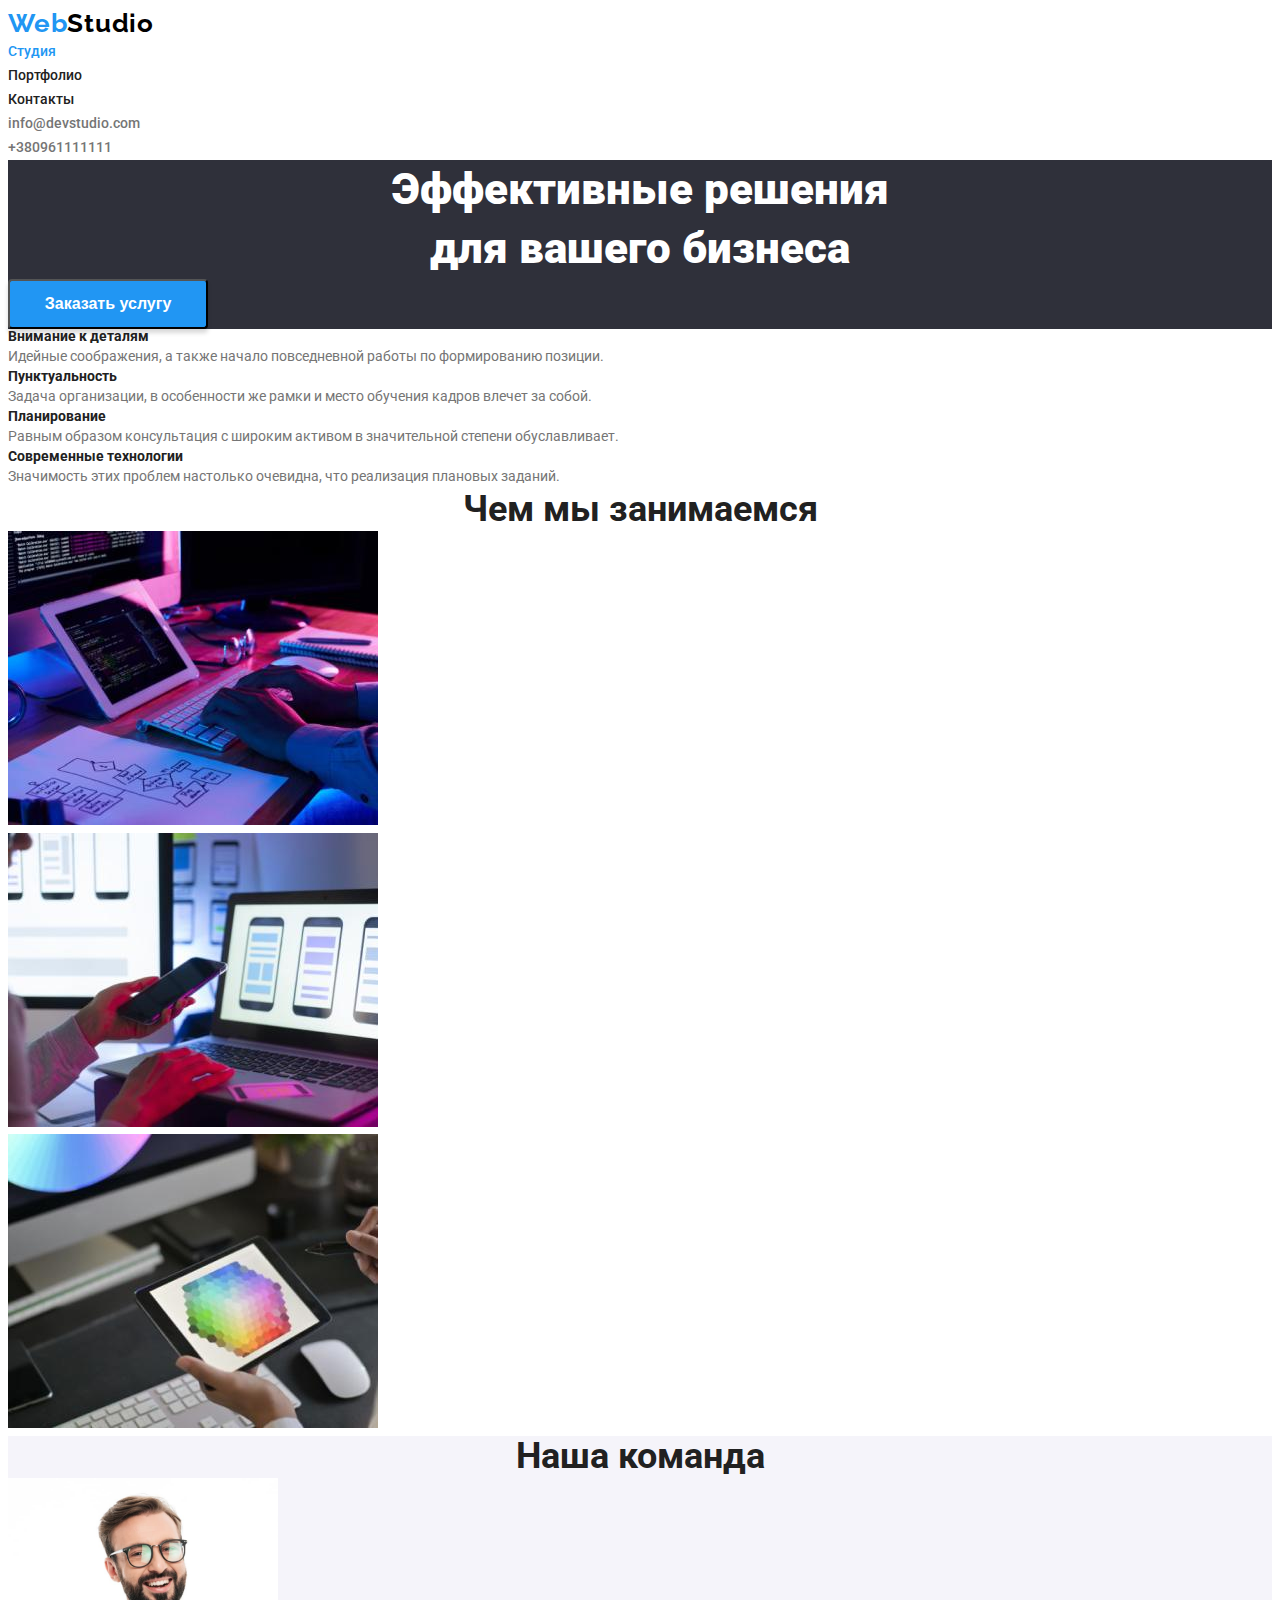
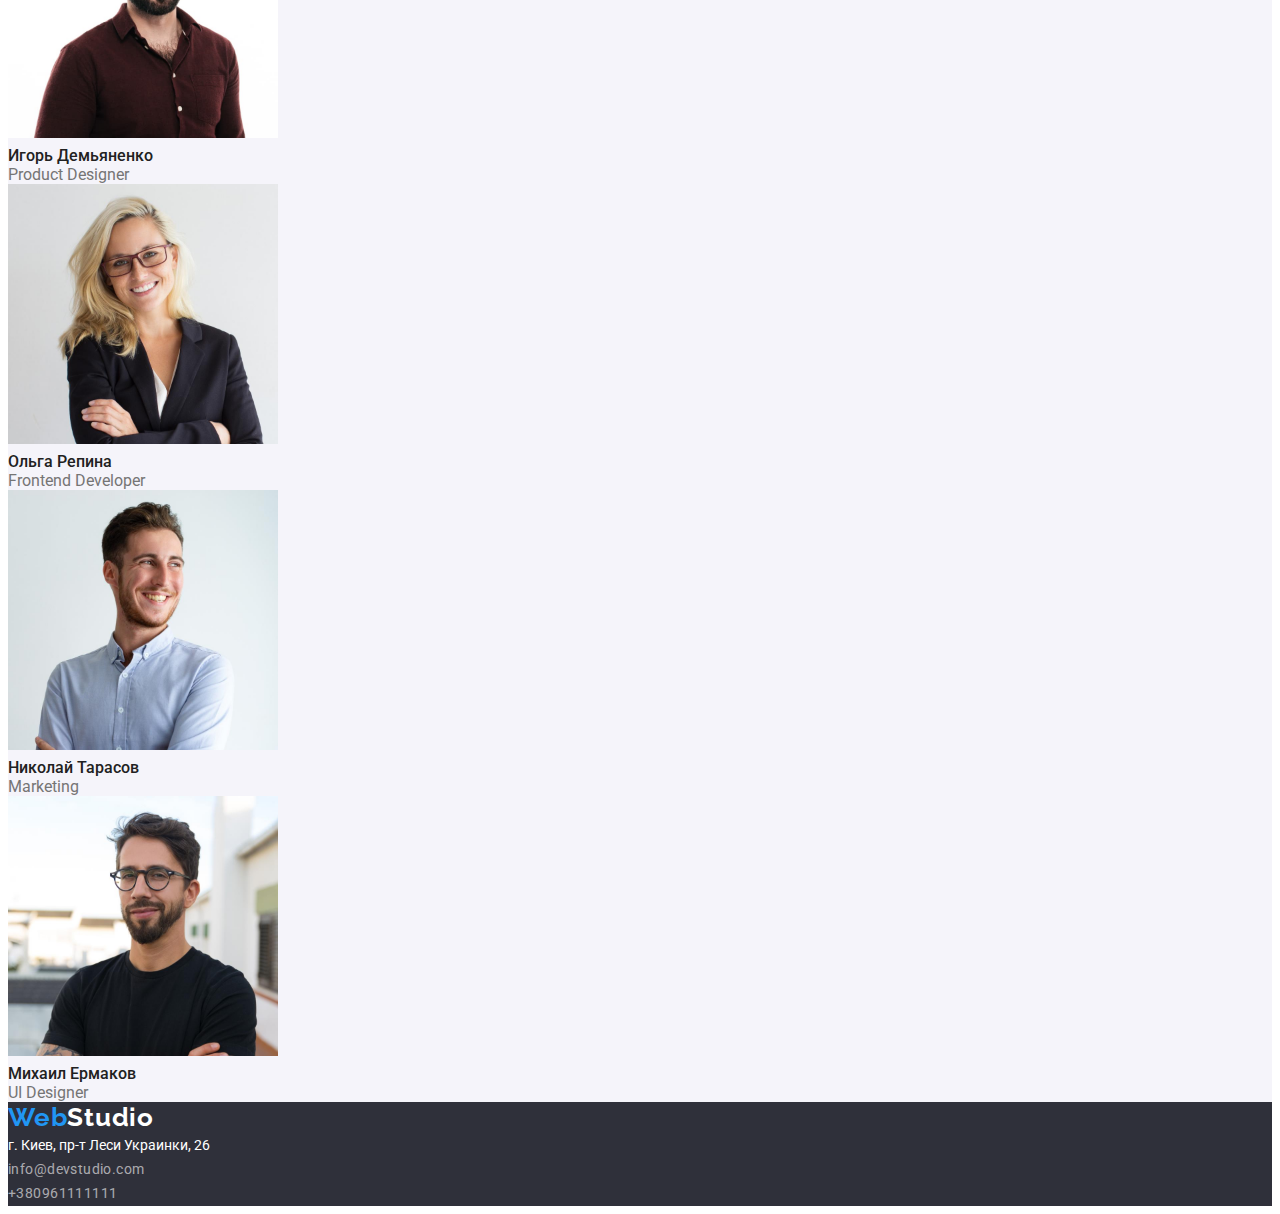
==== index.html @ 1b4fa095 "Переносит домашнее задание из прошлого репозитория" ====
<!DOCTYPE html>
<html lang="ru">

<head>
    <meta charset="UTF-8">
    <meta http-equiv="X-UA-Compatible" content="IE=edge">
    <meta name="viewport" content="width=device-width, initial-scale=1.0">
    <title>Document</title>

    <link rel="stylesheet" href="https://cdnjs.cloudflare.com/ajax/libs/modern-normalize/1.1.0/modern-normalize.min.css"
    integrity="sha512-wpPYUAdjBVSE4KJnH1VR1HeZfpl1ub8YT/NKx4PuQ5NmX2tKuGu6U/JRp5y+Y8XG2tV+wKQpNHVUX03MfMFn9Q=="
    crossorigin="anonymous" referrerpolicy="no-referrer" />
    
    <link rel="preconnect" href="https://fonts.googleapis.com">
    <link rel="preconnect" href="https://fonts.gstatic.com" crossorigin>
    <link href="https://fonts.googleapis.com/css2?family=Raleway:wght@700&family=Roboto:wght@400;500;700;900&display=swap"
        rel="stylesheet">
    <link rel="stylesheet" href="./css/styles.css">
    
</head>

<body>

    <!-- HEADER -->

    <header class="header">
        <nav class="header-navigation">
            <a href="/" class="logo link">Web<span class="logo-tittle">Studio</span></a>

            <ul class="site-nav list">
                <li class="site-nav-item"><a class="site-nav-link current link" href="./index.html">Студия</a></li>
                <li class="site-nav-item"><a class="site-nav-link link" href="./portfolio.html">Портфолио</a></li>
                <li class="site-nav-item"><a class="site-nav-link link" href="#contacts">Контакты</a></li>
            </ul>
        </nav>
        <ul class="auth-nav list">
            <li class="auth-nav-item"><a class="auth-nav-link link" href="mailto:info@devstudio.com">info@devstudio.com</a></li>
            <li class="auth-nav-item"><a class="auth-nav-link link" href="tel:+380961111111">+380961111111</a></li>
        </ul>
    </header>
    
    <!-- HERO SECTION -->

    <main>
        <section class="hero">
            <h1 class="hero-title">Эффективные решения <br>для вашего бизнеса</h1>
            <button class="hero-button" type="button">Заказать услугу</button>
        </section>

    <!-- REASONS SECTION -->   

        <section class="reasons-section">

            <h2 class="visually-hidden">Наши достоинства</h2>
            <ul class="reasons-list list">
                <li class="reasons-item">
                    <h3 class="reasons-title">Внимание к деталям</h3>
                    <p class="reasons-text">Идейные соображения, а также начало повседневной работы по формированию позиции.</p>
                </li>
                <li class="reasons-item">
                    <h3 class="reasons-title">Пунктуальность</h3>
                    <p class="reasons-text">Задача организации, в особенности же рамки и место обучения кадров влечет за собой.</p>
                </li>
                <li class="reasons-item">
                    <h3 class="reasons-title">Планирование</h3>
                    <p class="reasons-text">Равным образом консультация с широким активом в значительной степени обуславливает.</p>
                </li>
                <li class="reasons-item">
                    <h3 class="reasons-title">Современные технологии</h3>
                    <p class="reasons-text">Значимость этих проблем настолько очевидна, что реализация плановых заданий.</p>
                </li>
            </ul>
        </section>

        <!-- SPECIFIC SECTION -->

        <section class="specific-section">
            <h2 class="specific-title">Чем мы занимаемся</h2>
            <ul class="specific-list list">
                <li class="specific-item"><img src="./images/box1.jpg" width="370" alt="человек печатает на клавиатуре"></li>
                <li class="specific-item"><img src="./images/box2.jpg" width="370" alt="смартфон в руках"></li>
                <li class="specific-item"><img src="./images/box3.jpg" width="370" alt="на планшете палитра"></li>
            </ul>
        </section>
        
        <!-- COMAND SECTION -->

        <section class="command-section">

            <h2 class="command-title">Наша команда</h2>
            <ul class="list">
                <li сlass="command-card"><img src="./images/img.jpg" width="270" alt="Молодой человек">
                    <h3 class="command-title-name">Игорь Демьяненко</h3>
                    <p class="command-text" lang="en">Product Designer</p>
                </li>
                <li сlass="command-card"><img src=" ./images/img-4.jpg" width="270" alt="Молодая девушка">
                    <h3 class="command-title-name">Ольга Репина</h3>
                    <p class="command-text" lang="en">Frontend Developer</p>
                </li>
                <li сlass="command-card"><img src="./images/img-2.jpg" width="270" alt="Молодой человек">
                    <h3 class="command-title-name">Николай Тарасов</h3>
                    <p class="command-text" lang="en">Marketing</p>
                </li>
                <li сlass="command-card"><img src="./images/img-3.jpg" width="270" alt="Молодой человек">
                    <h3 class="command-title-name">Михаил Ермаков</h3>
                    <p class="command-text" lang="en">UI Designer</p>
                </li>
            </ul>
        </section>
    </main>

    <!-- CONTACTS SECTION -->
    
    <footer id="contacts" class="footer-section">
            <a href="/" class="logo link">Web<span class="logo-tittle-next">Studio</span></a>
        <address>
            <ul class="list">
                <li><a class="link footer-link" href="https://goo.gl/maps/WA2h3F7Ne5NjgTWU8">г. Киев, пр-т Леси Украинки, 26</a></li>
                <li><a class="link footer-contacts" href="mailto:info@devstudio.com">info@devstudio.com</a></li>
                <li><a class="link footer-contacts" href="tel:+380961111111">+380961111111</a></li>
            </ul>
        </address>
    </footer>
</body>

</html>
---- css/styles.css ----
/*--------SETTINGS SITE--------*/

html {
  scroll-behavior: smooth;
}

:root {
  --main-background-color: #2f303a;
  --main-title-color: #ffffff;
  --second-title-color: #212121;
  --main-text-color: #757575;
  --accent-color: #2196f3;
  --main-section-color: #f5f4fa;
}

body {
  font-family: "Roboto", sans-serif;
  background-color: #ffffff;
  color: #757575;
  font-size: 14px;
  line-height: 1.71;
}

h1,
h2,
h3,
h4,
h5,
h6,
p {
  margin: 0;
}

ul {
  margin: 0;
  padding: 0;
}
.list {
  list-style: none;
}

.link {
  text-decoration: none;
}

.visually-hidden {
  position: absolute;
  white-space: nowrap;
  width: 1px;
  height: 1px;
  overflow: hidden;
  border: 0;
  padding: 0;
  clip: rect(0 0 0 0);
  clip-path: inset(50%);
  margin: -1px;
}

/*-----------HEADER-----------*/

.header-title {
  color: var(--main-title-color);
}

.header-navigation {
}

.logo {
  font-family: "Raleway", sans-serif;
  font-weight: 700;
  font-size: 26px;
  line-height: 1.19;
  color: var(--accent-color);
  letter-spacing: 0.03em;
}

.logo-tittle {
  color: #000000;
}

.site-nav-item {
}

.site-nav-link {
  font-weight: 500;
  font-size: 14px;
  line-height: 1.14;
  color: var(--second-title-color);
}

.current {
  color: var(--accent-color);
}

.site-nav-link:hover,
.site-nav-link:focus {
  color: var(--accent-color);
}

.auth-nav-link {
  font-weight: 500;
  font-size: 14px;
  line-height: 1.14;
  color: var(--main-text-color);
}
.auth-nav-link:hover,
.auth-nav-link:focus {
  color: var(--accent-color);
}

/*-----------------HERO SECTION------------------*/

.hero {
  background-color: var(--main-background-color);
}

.hero-title {
  color: var(--main-title-color);
  font-weight: 900;
  font-size: 44px;
  line-height: 1.36;
  text-align: center;
}

.hero-button {
  color: #ffffff;
  cursor: pointer;
  font-weight: 700;
  font-size: 16px;
  line-height: 1.87;
  width: 200px;
  height: 50px;
  background: #2196f3;
  box-shadow: 0px 4px 4px rgba(0, 0, 0, 0.15);
  border-radius: 4px;
}

.hero-button:hover,
.hero-button:focus {
  color: #ffffff;
  background-color: #188ce8;
}

/*----------------REASONS SECTION-----------------*/

.reasons-section {
}

.reasons-title {
  color: var(--second-title-color);
  font-weight: 700;
  font-size: 14px;
  line-height: 1.14;
}

.reasons-text {
  color: var(--main-text-color);
  font-size: 14px;
  line-height: 1.71;
}

/*--------------SPECIFIC SECTION------------------*/

.specific-section {
}
.specific-title {
  color: var(--second-title-color);
  font-weight: 700;
  font-size: 36px;
  line-height: 1.16;
  text-align: center;
}

/*------------------COMAND SECTION---------------------*/

.command-section {
  background-color: var(--main-section-color);
}

.command-title {
  color: var(--second-title-color);
  font-weight: 700;
  font-size: 36px;
  line-height: 1.16;
  text-align: center;
}

.command-card {
  background-color: var(--main-all-color);
}

.command-title-name {
  color: var(--second-title-color);
  font-weight: 500;
  font-size: 16px;
  line-height: 1.19;
}

.command-text {
  font-size: 16px;
  line-height: 19px;
}

/*---------------------FOOTER SECTION-----------------------*/

.footer-section {
  background-color: var(--main-background-color);
}
.footer-link {
  color: var(--main-title-color);
  font-style: normal;
  font-weight: normal;
  font-size: 14px;
  line-height: 1.71;
}

.footer-contacts {
  font-style: normal;
  font-weight: normal;
  font-size: 14px;
  line-height: 1.71;
  letter-spacing: 0.03em;
  color: rgba(255, 255, 255, 0.6);
}
.logo-tittle-next {
  color: #ffffff;
}
.footer-link:hover,
.footer-contacts:hover,
.footer-link:focus,
.footer-contacts:focus {
  color: var(--accent-color);
}

/*---------------PORTFOLIO PAGE-----------------*/

/*---------------HEADER SECTION COPY-----------------*/

/*---------------WORKS SECTION-----------------*/

.works-section {
}

.button-page {
  cursor: pointer;
  font-family: Roboto;
  font-weight: 500;
  font-size: 16px;
  line-height: 1.62;
  letter-spacing: 0.03em;
  background: #f5f4fa;
  border-radius: 4px;
}

.button-page:focus,
.button-page:hover {
  color: #ffffff;
  background-color: var(--accent-color);
}

.works-card {
}

.works-title {
  color: var(--second-title-color);
  font-weight: 700;
  font-size: 18px;
  line-height: 2;
  letter-spacing: 0.06em;
}

.works-text {
  color: var(--main-text-color);
  font-size: 16px;
  line-height: 1.87;
  letter-spacing: 0.03em;
}

/*---------------CONTACT SECTION COPY-----------------*/
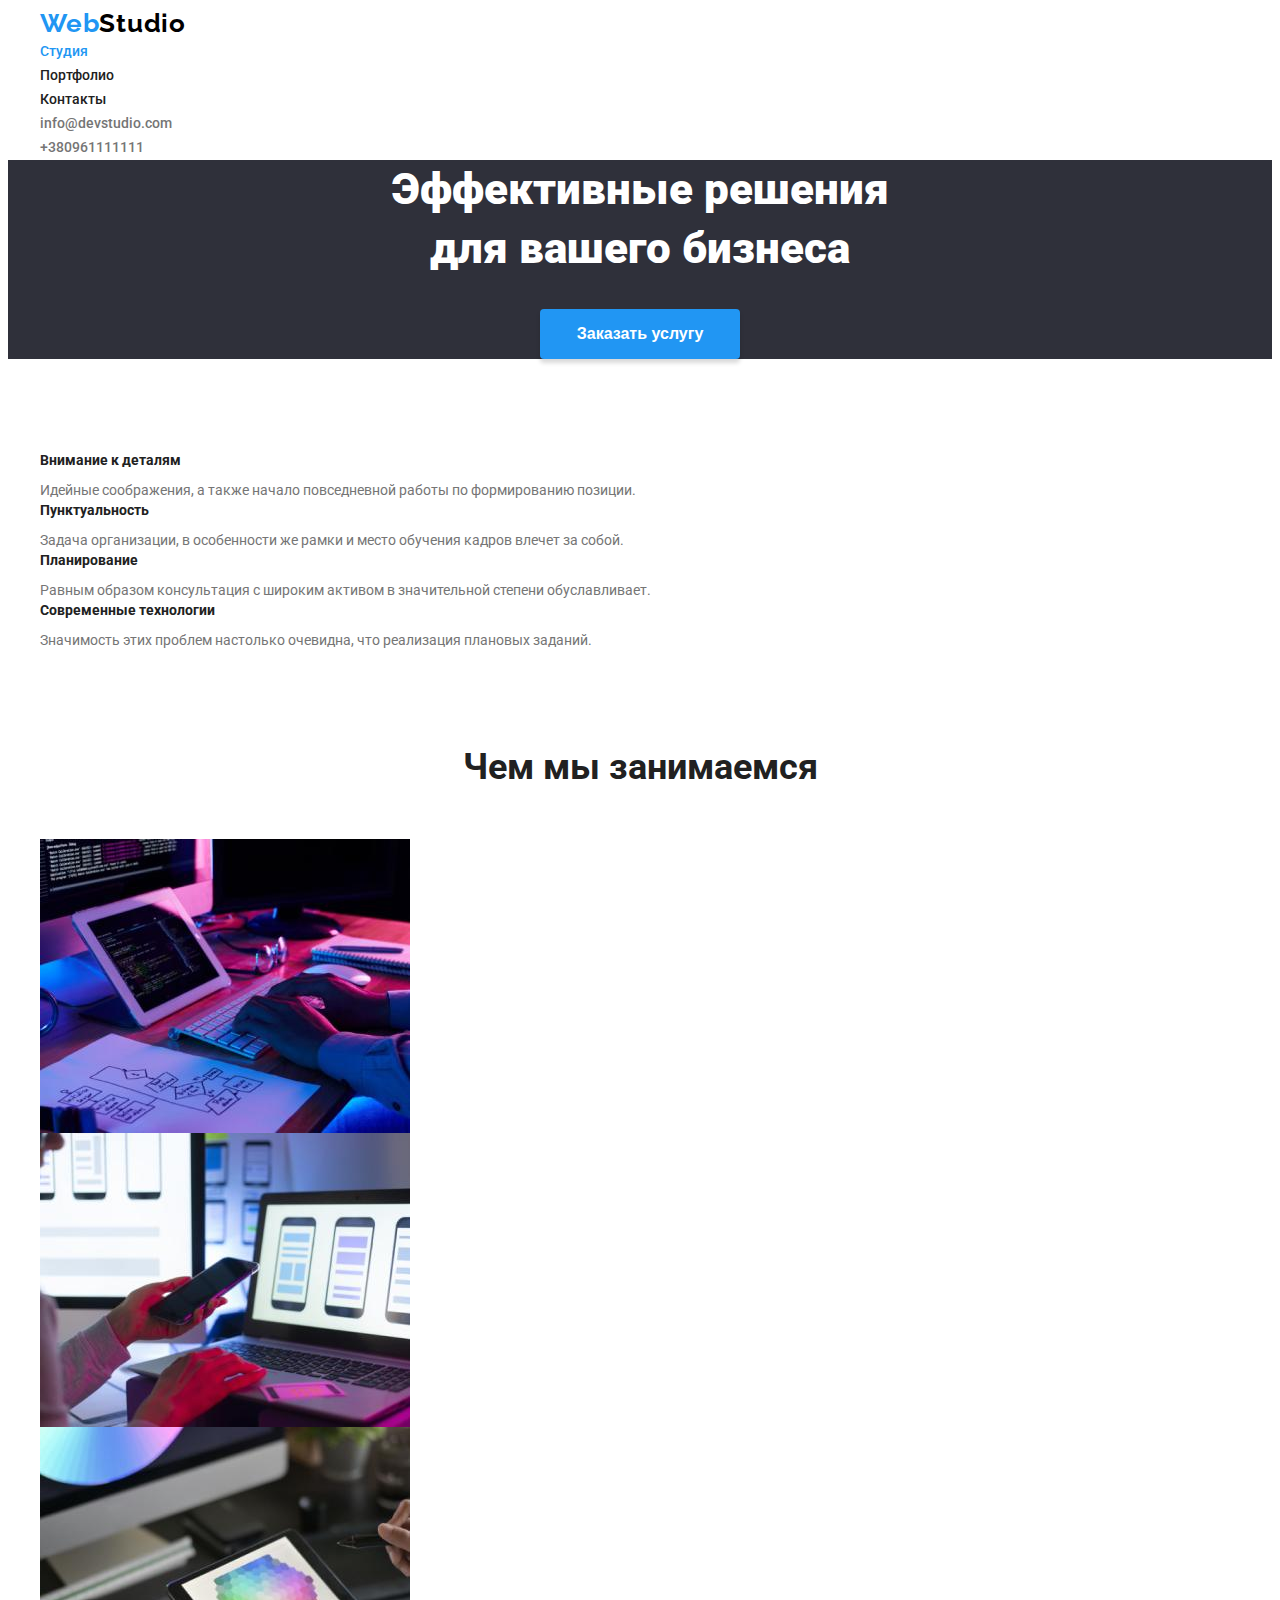
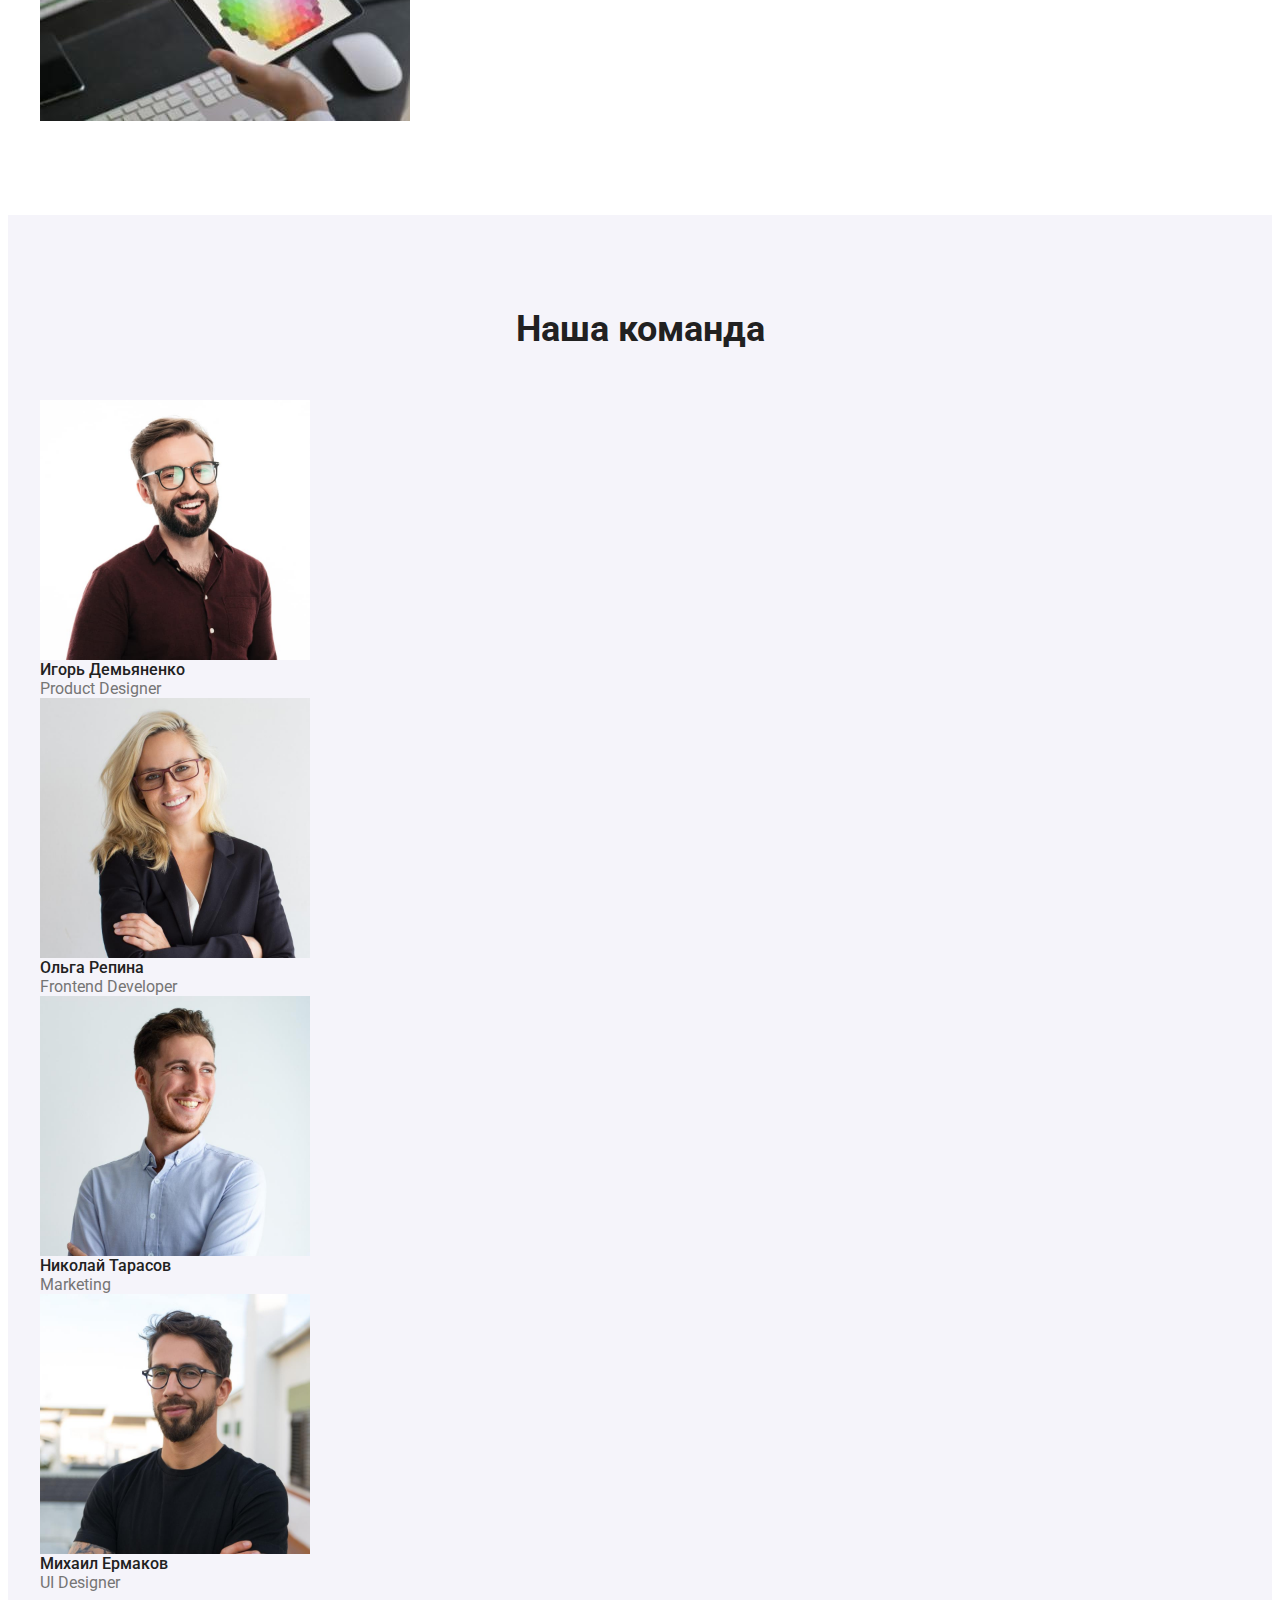
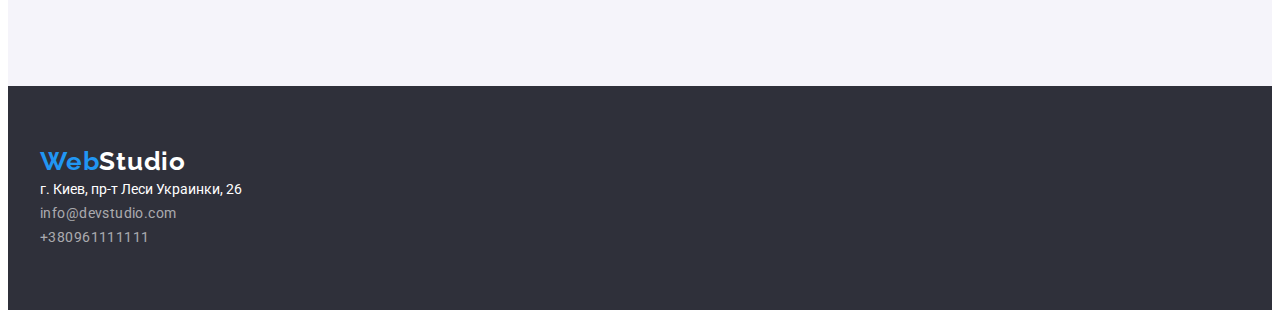
==== commit a2023a3c: "Вёрстка дз" ====
--- a/index.html
+++ b/index.html
@@ -20,107 +20,119 @@
 </head>
 
 <body>
+    <div class="general-container">
 
     <!-- HEADER -->
 
     <header class="header">
-        <nav class="header-navigation">
-            <a href="/" class="logo link">Web<span class="logo-tittle">Studio</span></a>
+        <div class="container header-box">
+                <nav class="header-navigation">
+                    <a href="/" class="logo link">Web<span class="logo-tittle">Studio</span></a>
 
-            <ul class="site-nav list">
-                <li class="site-nav-item"><a class="site-nav-link current link" href="./index.html">Студия</a></li>
-                <li class="site-nav-item"><a class="site-nav-link link" href="./portfolio.html">Портфолио</a></li>
-                <li class="site-nav-item"><a class="site-nav-link link" href="#contacts">Контакты</a></li>
-            </ul>
-        </nav>
-        <ul class="auth-nav list">
-            <li class="auth-nav-item"><a class="auth-nav-link link" href="mailto:info@devstudio.com">info@devstudio.com</a></li>
-            <li class="auth-nav-item"><a class="auth-nav-link link" href="tel:+380961111111">+380961111111</a></li>
-        </ul>
-    </header>
-    
-    <!-- HERO SECTION -->
+                    <ul class="site-nav list">
+                        <li class="site-nav-item"><a class="site-nav-link current link" href="./index.html">Студия</a></li>
+                        <li class="site-nav-item"><a class="site-nav-link link" href="./portfolio.html">Портфолио</a></li>
+                        <li class="site-nav-item"><a class="site-nav-link link" href="#contacts">Контакты</a></li>
+                    </ul>
+                </nav>
+                <ul class="auth-nav list">
+                    <li class="auth-nav-item"><a class="auth-nav-link link" href="mailto:info@devstudio.com">info@devstudio.com</a></li>
+                    <li class="auth-nav-item"><a class="auth-nav-link link" href="tel:+380961111111">+380961111111</a></li>
+                </ul>
+            </div>
+        </header>
+        
+        <!-- HERO SECTION -->
 
-    <main>
-        <section class="hero">
-            <h1 class="hero-title">Эффективные решения <br>для вашего бизнеса</h1>
-            <button class="hero-button" type="button">Заказать услугу</button>
-        </section>
+        <main>
+            <section class="hero">
+                <div class="container">
+                    <h1 class="hero-title">Эффективные решения <br>для вашего бизнеса</h1>
+                    <button class="hero-button" type="button">Заказать услугу</button>
+                </div>
+            </section>
 
-    <!-- REASONS SECTION -->   
+        <!-- REASONS SECTION -->   
 
-        <section class="reasons-section">
+            <section class="reasons-section">
+                <div class="container">
+                    <h2 class="visually-hidden">Наши достоинства</h2>
+                    <ul class="reasons-list list">
+                        <li class="reasons-item">
+                            <h3 class="reasons-title">Внимание к деталям</h3>
+                            <p class="reasons-text">Идейные соображения, а также начало повседневной работы по формированию позиции.</p>
+                        </li>
+                        <li class="reasons-item">
+                            <h3 class="reasons-title">Пунктуальность</h3>
+                            <p class="reasons-text">Задача организации, в особенности же рамки и место обучения кадров влечет за собой.</p>
+                        </li>
+                        <li class="reasons-item">
+                            <h3 class="reasons-title">Планирование</h3>
+                            <p class="reasons-text">Равным образом консультация с широким активом в значительной степени обуславливает.</p>
+                        </li>
+                        <li class="reasons-item">
+                            <h3 class="reasons-title">Современные технологии</h3>
+                            <p class="reasons-text">Значимость этих проблем настолько очевидна, что реализация плановых заданий.</p>
+                        </li>
+                    </ul>
+                </div>
+            </section>
 
-            <h2 class="visually-hidden">Наши достоинства</h2>
-            <ul class="reasons-list list">
-                <li class="reasons-item">
-                    <h3 class="reasons-title">Внимание к деталям</h3>
-                    <p class="reasons-text">Идейные соображения, а также начало повседневной работы по формированию позиции.</p>
-                </li>
-                <li class="reasons-item">
-                    <h3 class="reasons-title">Пунктуальность</h3>
-                    <p class="reasons-text">Задача организации, в особенности же рамки и место обучения кадров влечет за собой.</p>
-                </li>
-                <li class="reasons-item">
-                    <h3 class="reasons-title">Планирование</h3>
-                    <p class="reasons-text">Равным образом консультация с широким активом в значительной степени обуславливает.</p>
-                </li>
-                <li class="reasons-item">
-                    <h3 class="reasons-title">Современные технологии</h3>
-                    <p class="reasons-text">Значимость этих проблем настолько очевидна, что реализация плановых заданий.</p>
-                </li>
-            </ul>
-        </section>
+            <!-- SPECIFIC SECTION -->
 
-        <!-- SPECIFIC SECTION -->
+            <section class="specific-section">
+                <div class="container">
+                    <h2 class="specific-title">Чем мы занимаемся</h2>
+                    <ul class="specific-list list">
+                        <li class="specific-item"><img src="./images/box1.jpg" width="370" alt="человек печатает на клавиатуре"></li>
+                        <li class="specific-item"><img src="./images/box2.jpg" width="370" alt="смартфон в руках"></li>
+                        <li class="specific-item"><img src="./images/box3.jpg" width="370" alt="на планшете палитра"></li>
+                    </ul>
+                </div>
+            </section>
+            
+            <!-- COMAND SECTION -->
 
-        <section class="specific-section">
-            <h2 class="specific-title">Чем мы занимаемся</h2>
-            <ul class="specific-list list">
-                <li class="specific-item"><img src="./images/box1.jpg" width="370" alt="человек печатает на клавиатуре"></li>
-                <li class="specific-item"><img src="./images/box2.jpg" width="370" alt="смартфон в руках"></li>
-                <li class="specific-item"><img src="./images/box3.jpg" width="370" alt="на планшете палитра"></li>
-            </ul>
-        </section>
+            <section class="command-section">
+                <div class="container">
+                    <h2 class="command-title">Наша команда</h2>
+                    <ul class="list">
+                        <li сlass="command-card"><img src="./images/img.jpg" width="270" alt="Молодой человек">
+                            <h3 class="command-title-name">Игорь Демьяненко</h3>
+                            <p class="command-text" lang="en">Product Designer</p>
+                        </li>
+                        <li сlass="command-card"><img src=" ./images/img-4.jpg" width="270" alt="Молодая девушка">
+                            <h3 class="command-title-name">Ольга Репина</h3>
+                            <p class="command-text" lang="en">Frontend Developer</p>
+                        </li>
+                        <li сlass="command-card"><img src="./images/img-2.jpg" width="270" alt="Молодой человек">
+                            <h3 class="command-title-name">Николай Тарасов</h3>
+                            <p class="command-text" lang="en">Marketing</p>
+                        </li>
+                        <li сlass="command-card"><img src="./images/img-3.jpg" width="270" alt="Молодой человек">
+                            <h3 class="command-title-name">Михаил Ермаков</h3>
+                            <p class="command-text" lang="en">UI Designer</p>
+                        </li>
+                    </ul>
+                </div>
+            </section>
+        </main>
+
+        <!-- CONTACTS SECTION -->
         
-        <!-- COMAND SECTION -->
-
-        <section class="command-section">
-
-            <h2 class="command-title">Наша команда</h2>
-            <ul class="list">
-                <li сlass="command-card"><img src="./images/img.jpg" width="270" alt="Молодой человек">
-                    <h3 class="command-title-name">Игорь Демьяненко</h3>
-                    <p class="command-text" lang="en">Product Designer</p>
-                </li>
-                <li сlass="command-card"><img src=" ./images/img-4.jpg" width="270" alt="Молодая девушка">
-                    <h3 class="command-title-name">Ольга Репина</h3>
-                    <p class="command-text" lang="en">Frontend Developer</p>
-                </li>
-                <li сlass="command-card"><img src="./images/img-2.jpg" width="270" alt="Молодой человек">
-                    <h3 class="command-title-name">Николай Тарасов</h3>
-                    <p class="command-text" lang="en">Marketing</p>
-                </li>
-                <li сlass="command-card"><img src="./images/img-3.jpg" width="270" alt="Молодой человек">
-                    <h3 class="command-title-name">Михаил Ермаков</h3>
-                    <p class="command-text" lang="en">UI Designer</p>
-                </li>
-            </ul>
-        </section>
-    </main>
-
-    <!-- CONTACTS SECTION -->
-    
-    <footer id="contacts" class="footer-section">
-            <a href="/" class="logo link">Web<span class="logo-tittle-next">Studio</span></a>
-        <address>
-            <ul class="list">
-                <li><a class="link footer-link" href="https://goo.gl/maps/WA2h3F7Ne5NjgTWU8">г. Киев, пр-т Леси Украинки, 26</a></li>
-                <li><a class="link footer-contacts" href="mailto:info@devstudio.com">info@devstudio.com</a></li>
-                <li><a class="link footer-contacts" href="tel:+380961111111">+380961111111</a></li>
-            </ul>
-        </address>
-    </footer>
+        <footer id="contacts" class="footer-section">
+            <div class="container">
+                    <a href="/" class="logo link">Web<span class="logo-tittle-next">Studio</span></a>
+                <address>
+                    <ul class="list">
+                        <li><a class="link footer-link" href="https://goo.gl/maps/WA2h3F7Ne5NjgTWU8">г. Киев, пр-т Леси Украинки, 26</a></li>
+                        <li><a class="link footer-contacts" href="mailto:info@devstudio.com">info@devstudio.com</a></li>
+                        <li><a class="link footer-contacts" href="tel:+380961111111">+380961111111</a></li>
+                    </ul>
+                </address>
+            </div>
+        </footer>
+    </div>
 </body>
 
 </html>--- a/css/styles.css
+++ b/css/styles.css
@@ -21,20 +21,37 @@
   line-height: 1.71;
 }
 
+button {
+  border: 0;
+  cursor: pointer;
+}
+
+ul {
+  list-style: none;
+  padding: 0;
+}
+
 h1,
 h2,
 h3,
 h4,
 h5,
 h6,
-p {
-  margin: 0;
-}
-
+p,
 ul {
   margin: 0;
-  padding: 0;
-}
+}
+
+img {
+  display: block;
+  max-width: 100%;
+  height: auto;
+}
+
+a {
+  text-decoration: none;
+}
+
 .list {
   list-style: none;
 }
@@ -56,8 +73,21 @@
   margin: -1px;
 }
 
+.general-container {
+}
+
+.container {
+  width: 1200px;
+  margin-left: auto;
+  margin-right: auto;
+  padding-left: 15px;
+  padding-right: 15px;
+}
+
 /*-----------HEADER-----------*/
 
+.header-box {
+}
 .header-title {
   color: var(--main-title-color);
 }
@@ -112,6 +142,7 @@
 
 .hero {
   background-color: var(--main-background-color);
+  text-align: center;
 }
 
 .hero-title {
@@ -120,6 +151,7 @@
   font-size: 44px;
   line-height: 1.36;
   text-align: center;
+  margin-bottom: 30px;
 }
 
 .hero-button {
@@ -144,6 +176,8 @@
 /*----------------REASONS SECTION-----------------*/
 
 .reasons-section {
+  padding-top: 94px;
+  margin-bottom: 94px;
 }
 
 .reasons-title {
@@ -151,6 +185,7 @@
   font-weight: 700;
   font-size: 14px;
   line-height: 1.14;
+  margin-bottom: 10px;
 }
 
 .reasons-text {
@@ -162,6 +197,7 @@
 /*--------------SPECIFIC SECTION------------------*/
 
 .specific-section {
+  padding-bottom: 94px;
 }
 .specific-title {
   color: var(--second-title-color);
@@ -169,15 +205,19 @@
   font-size: 36px;
   line-height: 1.16;
   text-align: center;
+  margin-bottom: 50px;
 }
 
 /*------------------COMAND SECTION---------------------*/
 
 .command-section {
   background-color: var(--main-section-color);
+  padding-bottom: 94px;
 }
 
 .command-title {
+  padding-top: 94px;
+  margin-bottom: 50px;
   color: var(--second-title-color);
   font-weight: 700;
   font-size: 36px;
@@ -205,6 +245,8 @@
 
 .footer-section {
   background-color: var(--main-background-color);
+  padding-top: 60px;
+  padding-bottom: 60px;
 }
 .footer-link {
   color: var(--main-title-color);
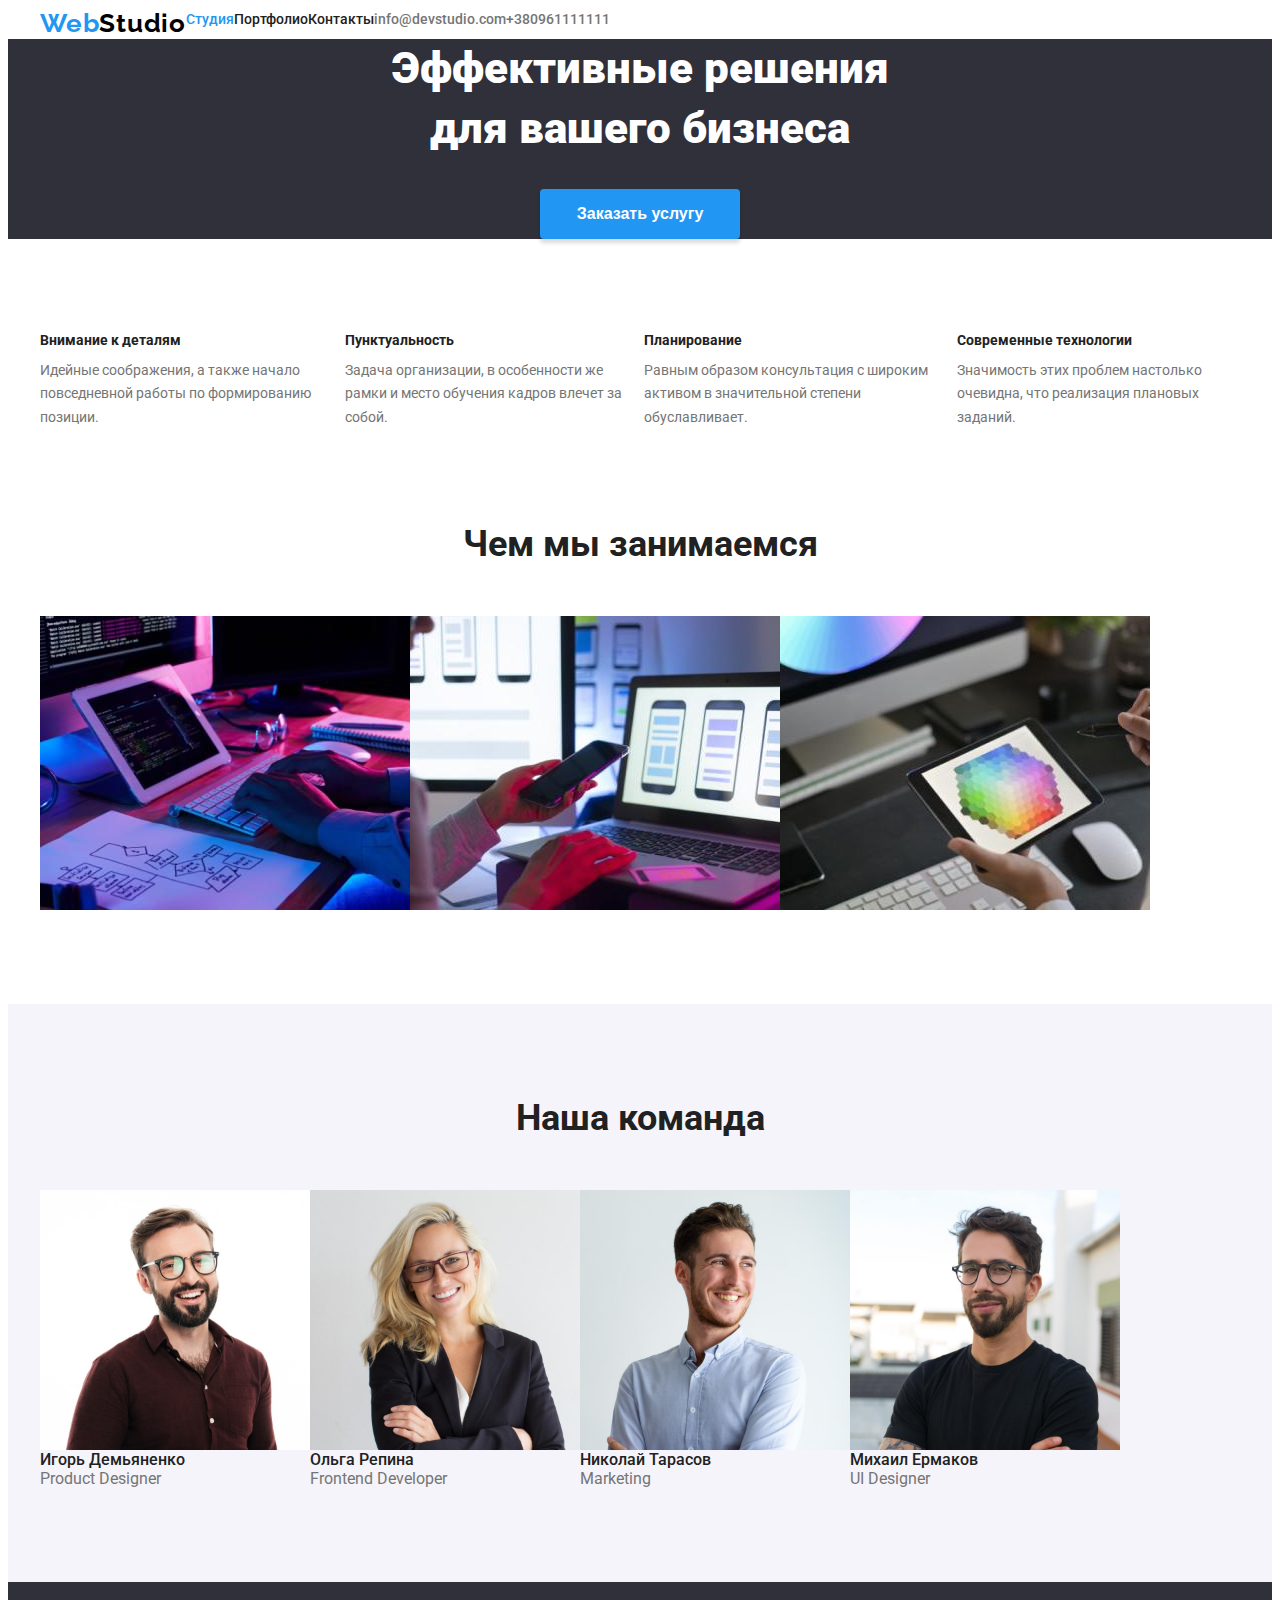
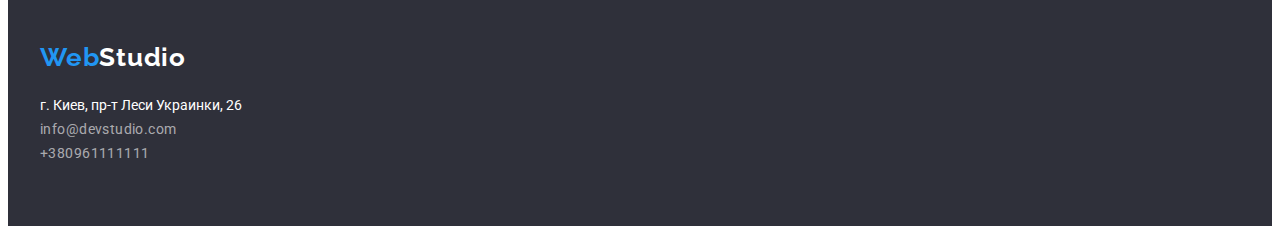
==== commit 57264dc9: "Расставляет марджины, паддинги и флексы" ====
--- a/index.html
+++ b/index.html
@@ -96,7 +96,7 @@
             <section class="command-section">
                 <div class="container">
                     <h2 class="command-title">Наша команда</h2>
-                    <ul class="list">
+                    <ul class="comand-list list">
                         <li сlass="command-card"><img src="./images/img.jpg" width="270" alt="Молодой человек">
                             <h3 class="command-title-name">Игорь Демьяненко</h3>
                             <p class="command-text" lang="en">Product Designer</p>
@@ -124,7 +124,7 @@
             <div class="container">
                     <a href="/" class="logo link">Web<span class="logo-tittle-next">Studio</span></a>
                 <address>
-                    <ul class="list">
+                    <ul class="contacts-list list">
                         <li><a class="link footer-link" href="https://goo.gl/maps/WA2h3F7Ne5NjgTWU8">г. Киев, пр-т Леси Украинки, 26</a></li>
                         <li><a class="link footer-contacts" href="mailto:info@devstudio.com">info@devstudio.com</a></li>
                         <li><a class="link footer-contacts" href="tel:+380961111111">+380961111111</a></li>
--- a/css/styles.css
+++ b/css/styles.css
@@ -87,12 +87,19 @@
 /*-----------HEADER-----------*/
 
 .header-box {
-}
+  display: flex;
+}
+
 .header-title {
   color: var(--main-title-color);
 }
 
 .header-navigation {
+  display: flex;
+}
+
+.site-nav {
+  display: flex;
 }
 
 .logo {
@@ -109,6 +116,10 @@
 }
 
 .site-nav-item {
+}
+
+.auth-nav {
+  display: flex;
 }
 
 .site-nav-link {
@@ -180,6 +191,10 @@
   margin-bottom: 94px;
 }
 
+.reasons-list {
+  display: flex;
+}
+
 .reasons-title {
   color: var(--second-title-color);
   font-weight: 700;
@@ -198,6 +213,10 @@
 
 .specific-section {
   padding-bottom: 94px;
+}
+
+.specific-list {
+  display: flex;
 }
 .specific-title {
   color: var(--second-title-color);
@@ -225,6 +244,10 @@
   text-align: center;
 }
 
+.comand-list {
+  display: flex;
+}
+
 .command-card {
   background-color: var(--main-all-color);
 }
@@ -267,6 +290,10 @@
 .logo-tittle-next {
   color: #ffffff;
 }
+
+.contacts-list {
+  margin-top: 20px;
+}
 .footer-link:hover,
 .footer-contacts:hover,
 .footer-link:focus,
@@ -283,6 +310,16 @@
 .works-section {
 }
 
+.works-list {
+  display: flex;
+  padding-top: 94px;
+  margin-bottom: 50px;
+}
+
+.works-card-list {
+  display: flex;
+}
+
 .button-page {
   cursor: pointer;
   font-family: Roboto;
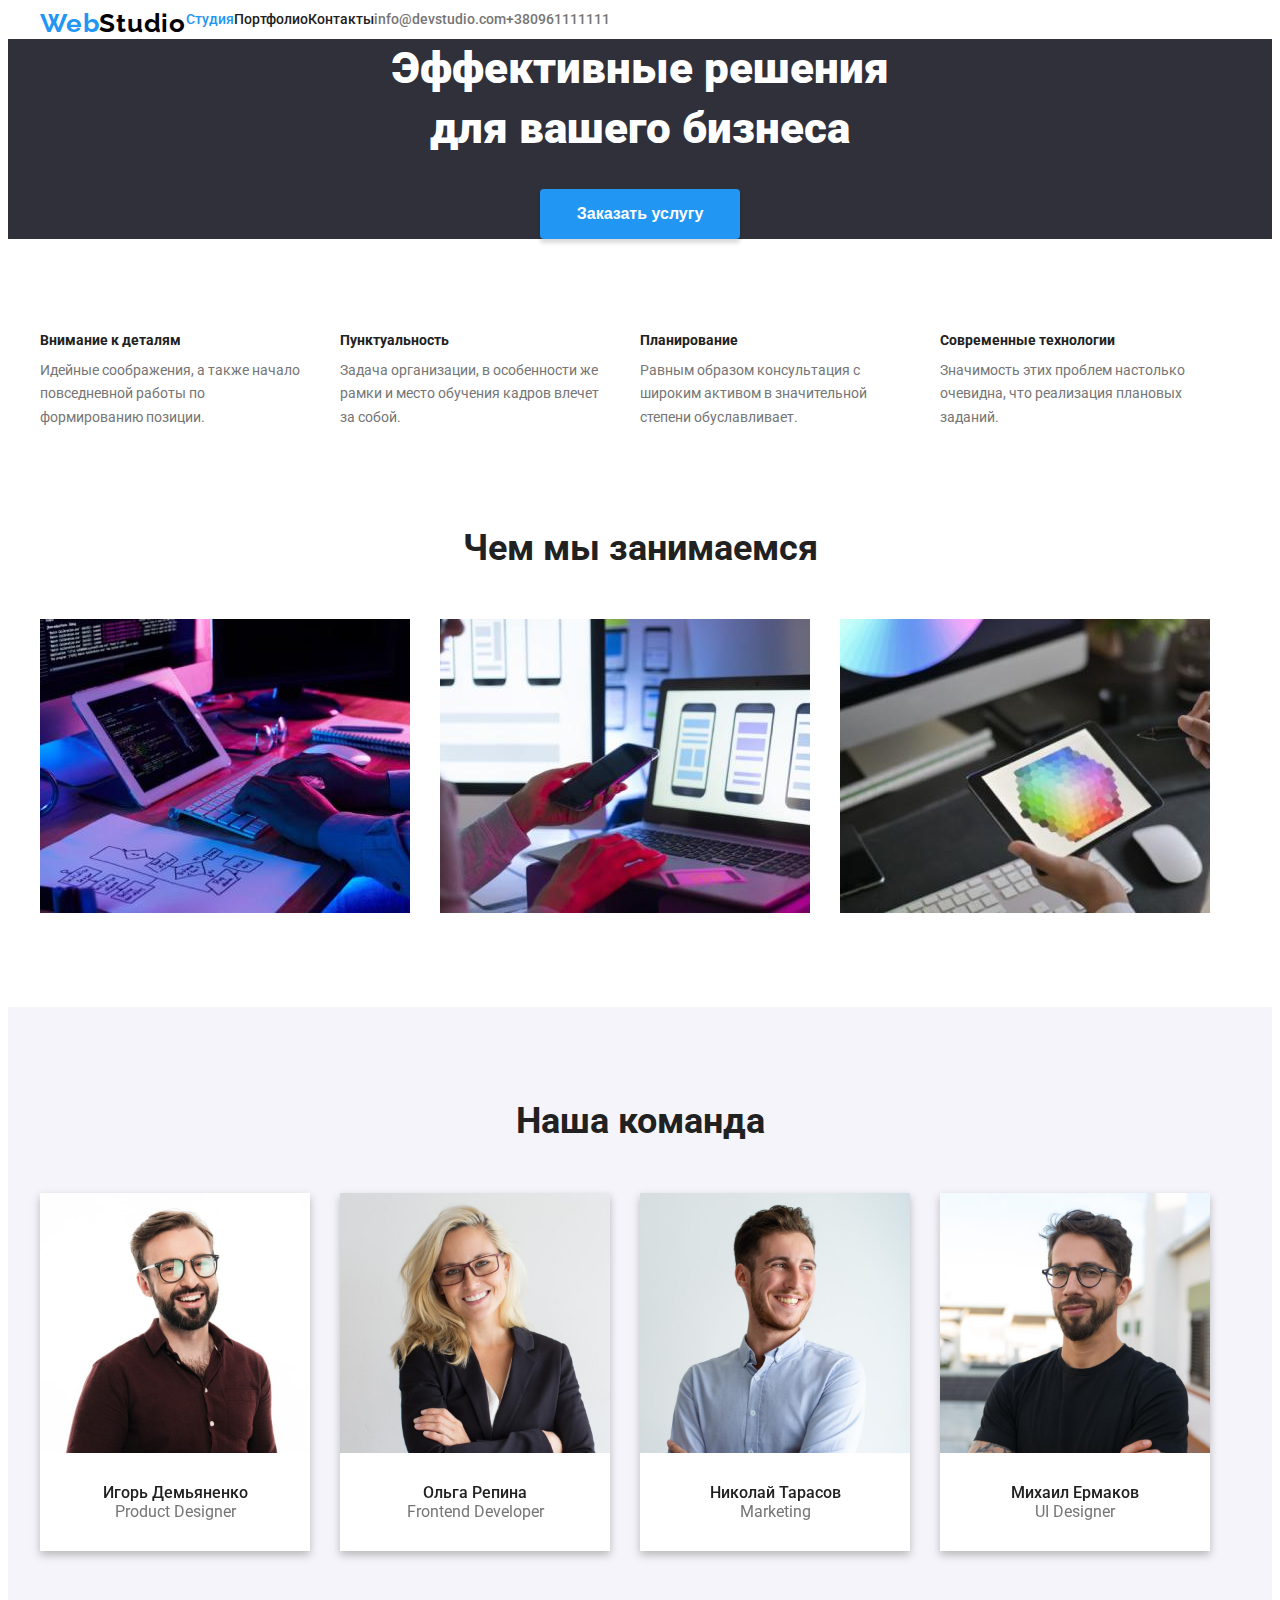
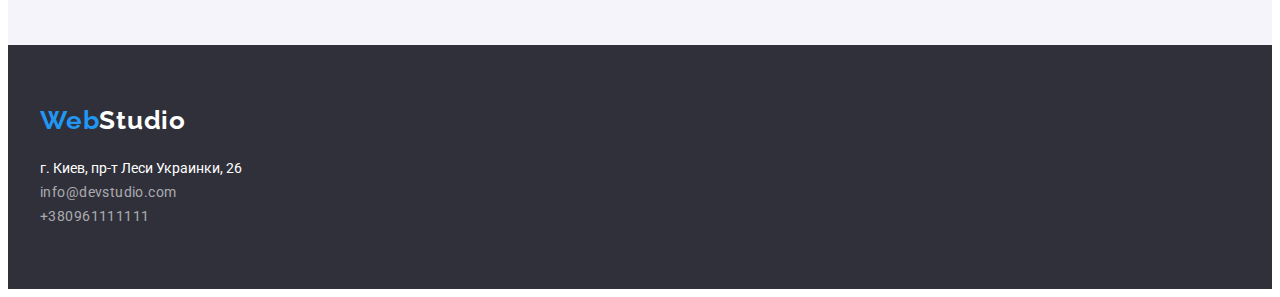
==== commit cd326801: "Добавление марджинов, создание карточек" ====
--- a/index.html
+++ b/index.html
@@ -96,22 +96,30 @@
             <section class="command-section">
                 <div class="container">
                     <h2 class="command-title">Наша команда</h2>
-                    <ul class="comand-list list">
-                        <li сlass="command-card"><img src="./images/img.jpg" width="270" alt="Молодой человек">
-                            <h3 class="command-title-name">Игорь Демьяненко</h3>
-                            <p class="command-text" lang="en">Product Designer</p>
+                    <ul class="command-list list">
+                        <li class="command-item"><img src="./images/img.jpg" width="270" alt="Молодой человек">
+                            <div class="command-box">
+                                <h3 class="command-title-name">Игорь Демьяненко</h3>
+                                <p class="command-text" lang="en">Product Designer</p>
+                            </div>
                         </li>
-                        <li сlass="command-card"><img src=" ./images/img-4.jpg" width="270" alt="Молодая девушка">
-                            <h3 class="command-title-name">Ольга Репина</h3>
-                            <p class="command-text" lang="en">Frontend Developer</p>
+                        <li class="command-item"><img src=" ./images/img-4.jpg" width="270" alt="Молодая девушка">
+                            <div class="command-box">
+                                <h3 class="command-title-name">Ольга Репина</h3>
+                                <p class="command-text" lang="en">Frontend Developer</p>
+                            </div>
                         </li>
-                        <li сlass="command-card"><img src="./images/img-2.jpg" width="270" alt="Молодой человек">
-                            <h3 class="command-title-name">Николай Тарасов</h3>
-                            <p class="command-text" lang="en">Marketing</p>
+                        <li class="command-item"><img src="./images/img-2.jpg" width="270" alt="Молодой человек">
+                            <div class="command-box">
+                                <h3 class="command-title-name">Николай Тарасов</h3>
+                                <p class="command-text" lang="en">Marketing</p>
+                            </div>
                         </li>
-                        <li сlass="command-card"><img src="./images/img-3.jpg" width="270" alt="Молодой человек">
-                            <h3 class="command-title-name">Михаил Ермаков</h3>
-                            <p class="command-text" lang="en">UI Designer</p>
+                        <li class="command-item"><img src="./images/img-3.jpg" width="270" alt="Молодой человек">
+                            <div class="command-box">
+                                <h3 class="command-title-name">Михаил Ермаков</h3>
+                                <p class="command-text" lang="en">UI Designer</p>
+                            </div>
                         </li>
                     </ul>
                 </div>
--- a/css/styles.css
+++ b/css/styles.css
@@ -195,6 +195,15 @@
   display: flex;
 }
 
+.reasons-item:not(:last-child) {
+  margin-right: 30px;
+}
+
+.reasons-item {
+  width: 270px;
+  height: 101px;
+}
+
 .reasons-title {
   color: var(--second-title-color);
   font-weight: 700;
@@ -218,6 +227,11 @@
 .specific-list {
   display: flex;
 }
+
+.specific-item:not(:last-child) {
+  margin-right: 30px;
+}
+
 .specific-title {
   color: var(--second-title-color);
   font-weight: 700;
@@ -244,12 +258,17 @@
   text-align: center;
 }
 
-.comand-list {
-  display: flex;
-}
-
-.command-card {
-  background-color: var(--main-all-color);
+.command-list {
+  display: flex;
+}
+
+.command-item {
+  background-color: #ffffff;
+  filter: drop-shadow(0px 4px 4px rgba(0, 0, 0, 0.25));
+}
+
+.command-item:not(:last-child) {
+  margin-right: 30px;
 }
 
 .command-title-name {
@@ -262,6 +281,12 @@
 .command-text {
   font-size: 16px;
   line-height: 19px;
+}
+
+.command-box {
+  padding-top: 30px;
+  padding-bottom: 30px;
+  text-align: center;
 }
 
 /*---------------------FOOTER SECTION-----------------------*/
@@ -310,6 +335,10 @@
 .works-section {
 }
 
+.works-container {
+  padding-bottom: 94px;
+}
+
 .works-list {
   display: flex;
   padding-top: 94px;
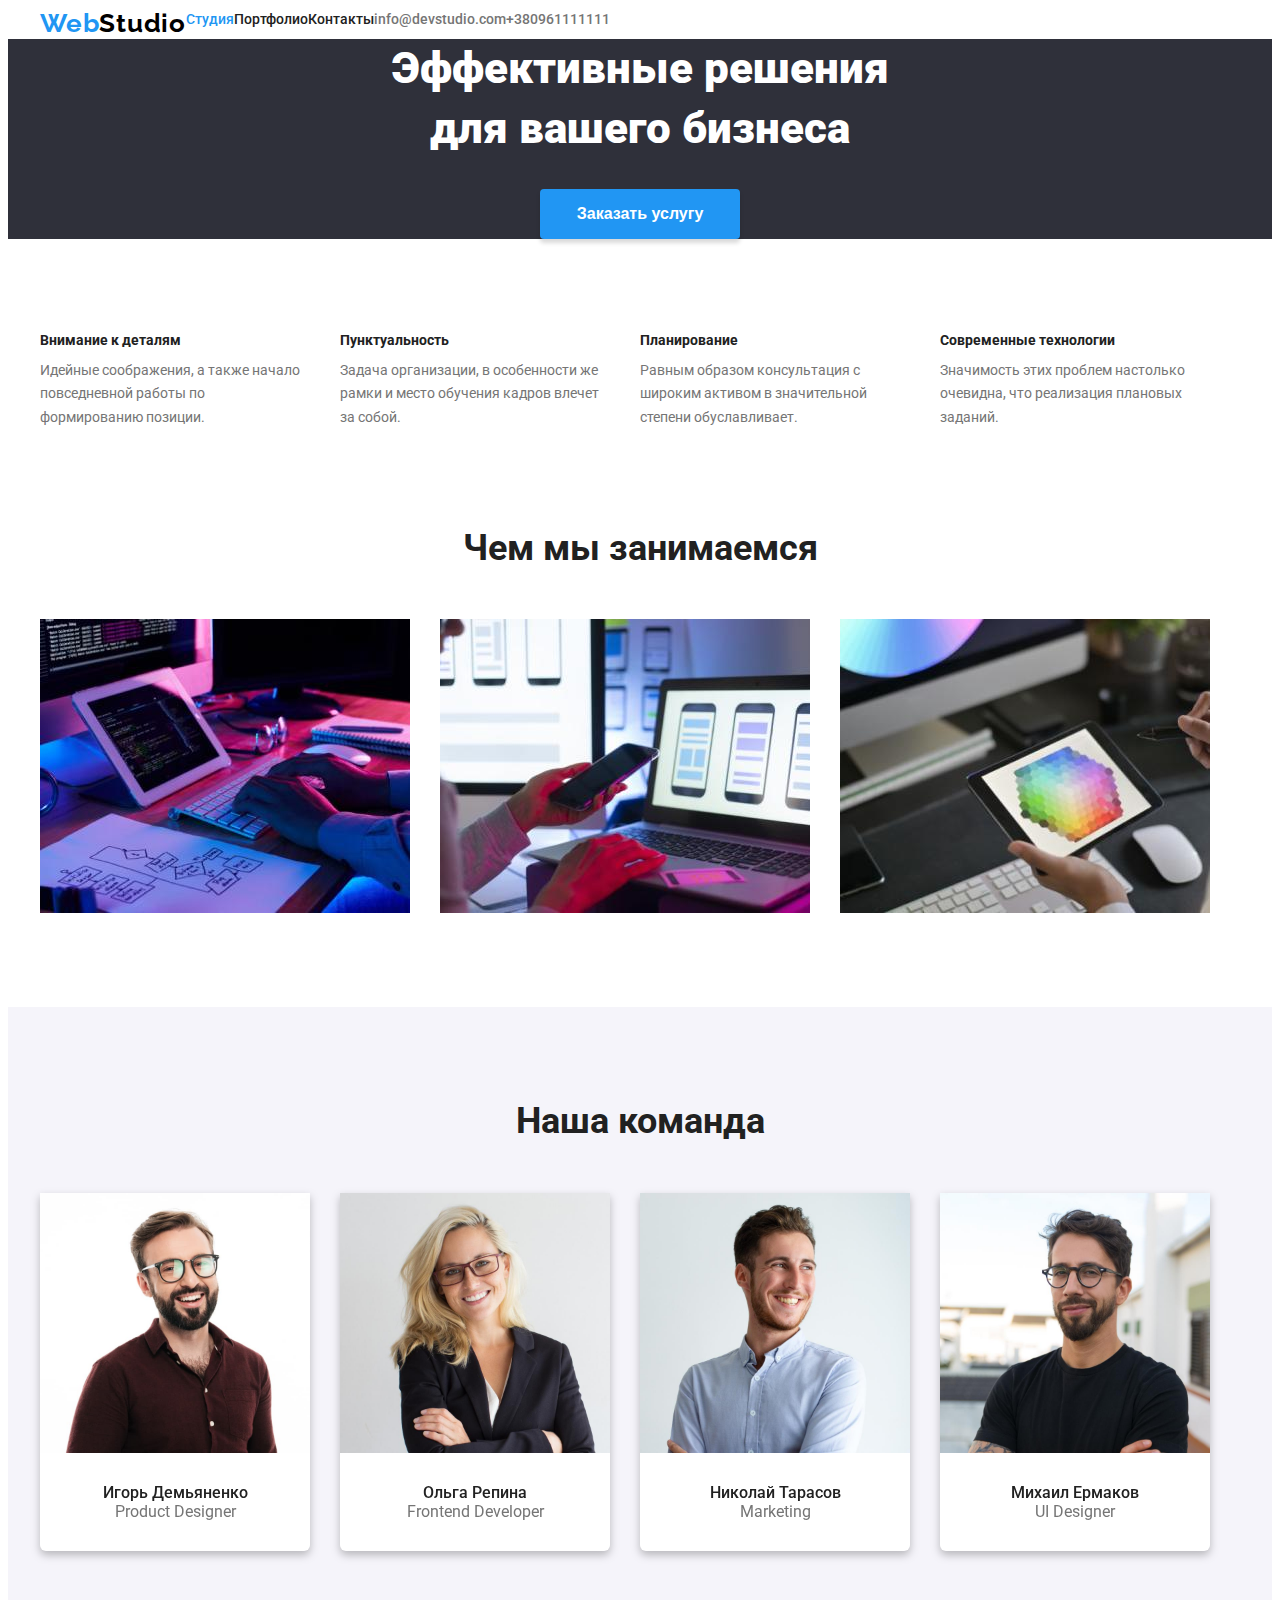
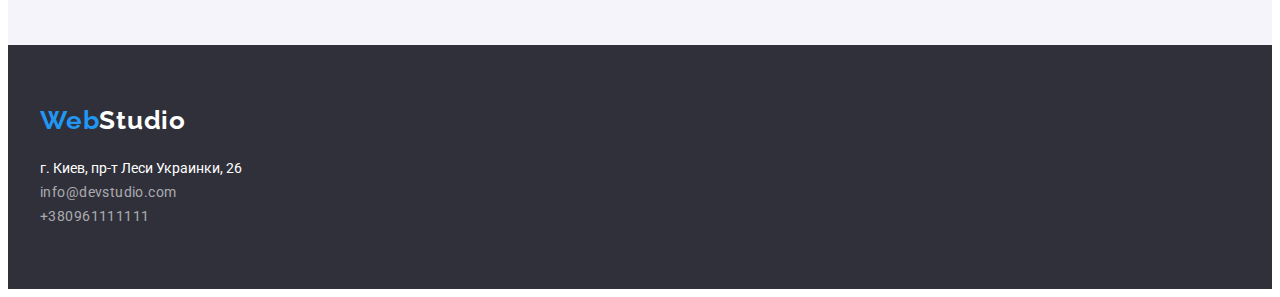
==== commit 3f3c7017: "Добавление стилей на страницу студио" ====
--- a/index.html
+++ b/index.html
@@ -46,7 +46,7 @@
 
         <main>
             <section class="hero">
-                <div class="container">
+                <div class="container hero-box">
                     <h1 class="hero-title">Эффективные решения <br>для вашего бизнеса</h1>
                     <button class="hero-button" type="button">Заказать услугу</button>
                 </div>
--- a/css/styles.css
+++ b/css/styles.css
@@ -156,6 +156,9 @@
   text-align: center;
 }
 
+.hero-box {
+}
+
 .hero-title {
   color: var(--main-title-color);
   font-weight: 900;
@@ -241,7 +244,7 @@
   margin-bottom: 50px;
 }
 
-/*------------------COMAND SECTION---------------------*/
+/*------------------COMMAND SECTION---------------------*/
 
 .command-section {
   background-color: var(--main-section-color);
@@ -265,6 +268,7 @@
 .command-item {
   background-color: #ffffff;
   filter: drop-shadow(0px 4px 4px rgba(0, 0, 0, 0.25));
+  border-radius: 6px;
 }
 
 .command-item:not(:last-child) {
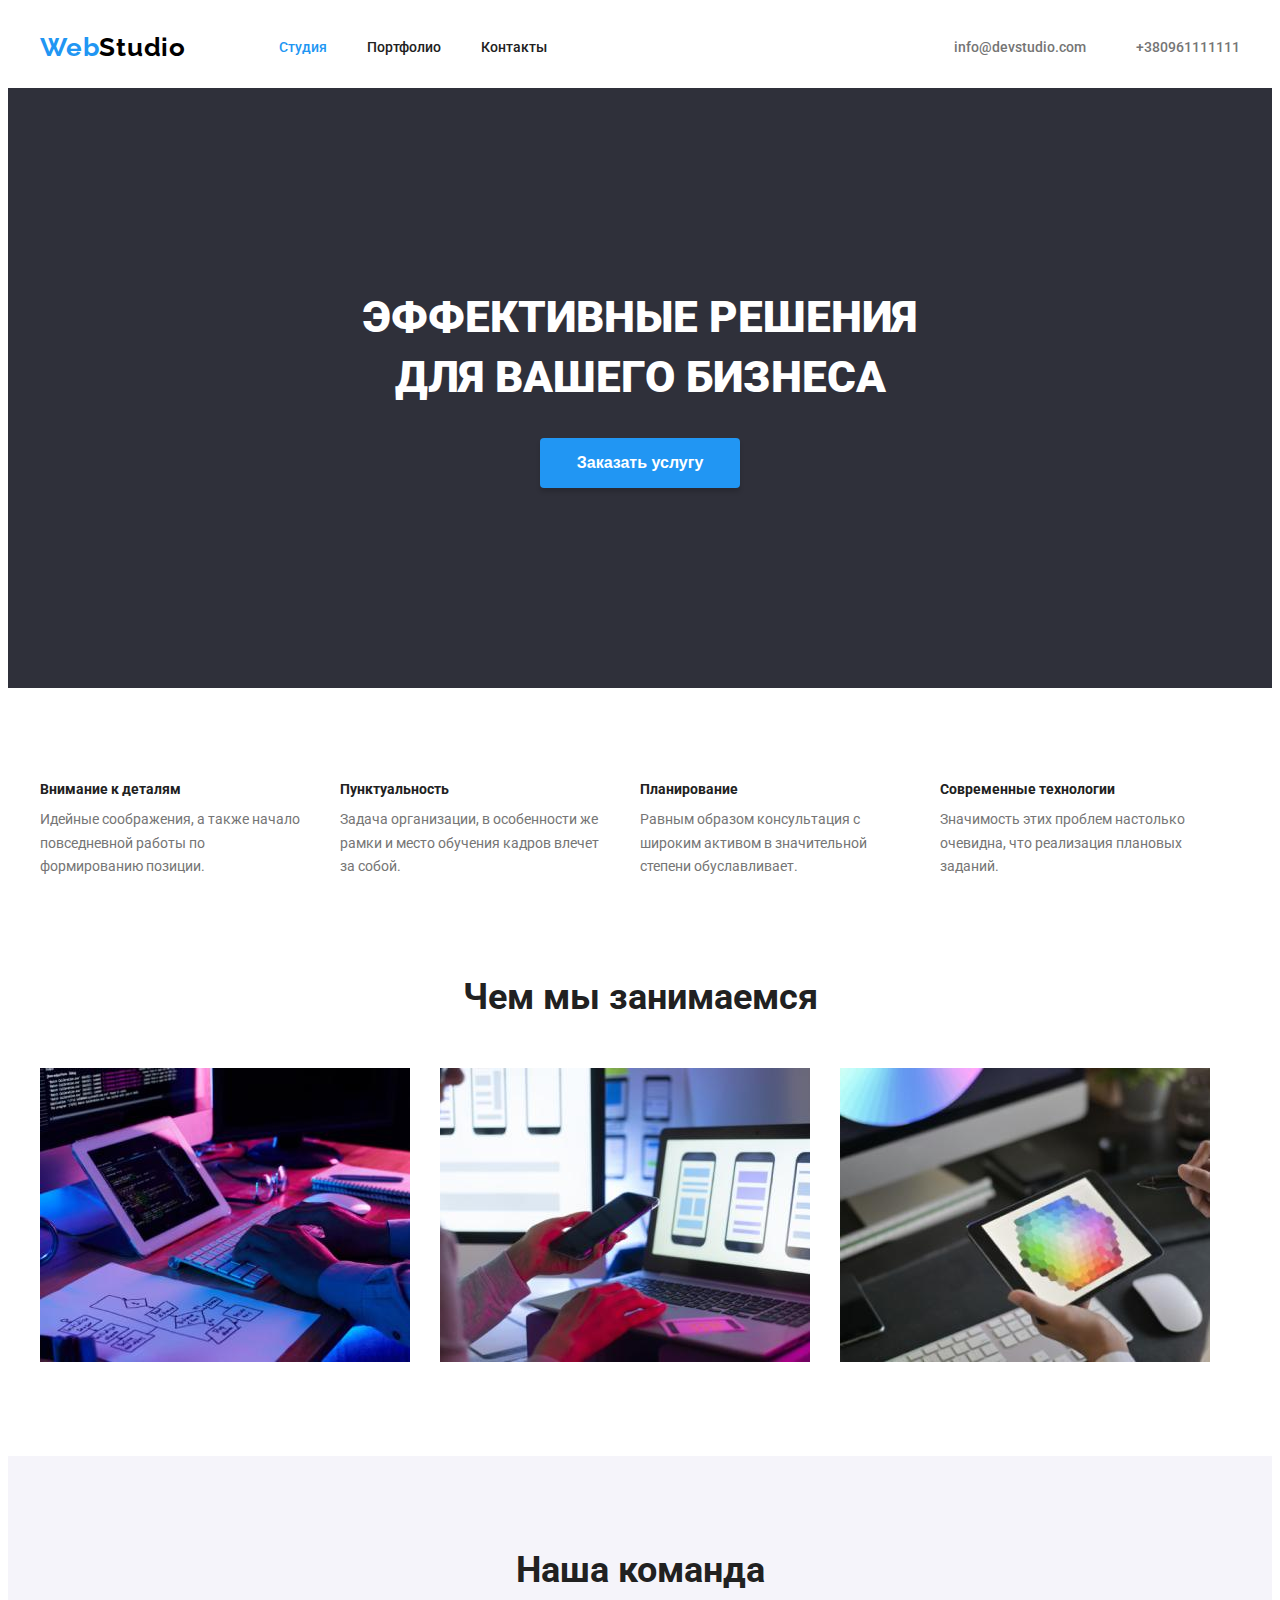
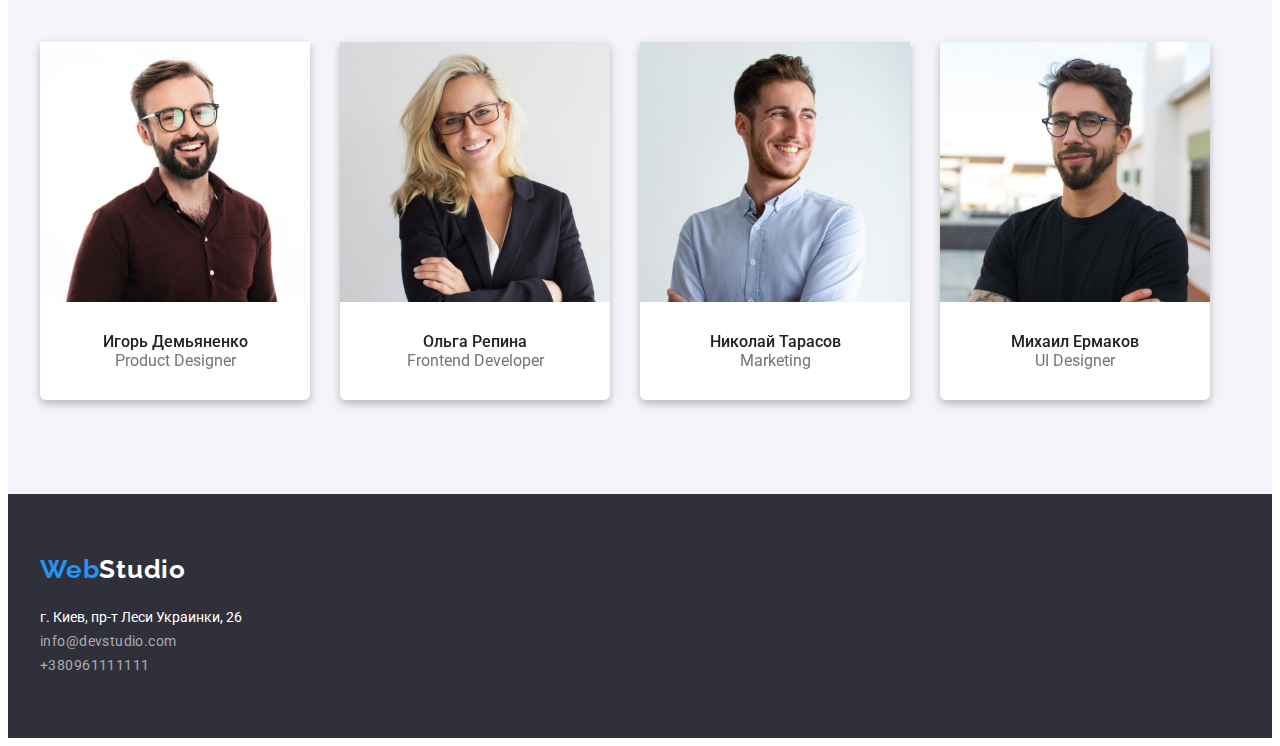
==== commit e2efc425: "Исправление ошибок и стилизация портфолио" ====
--- a/index.html
+++ b/index.html
@@ -20,7 +20,6 @@
 </head>
 
 <body>
-    <div class="general-container">
 
     <!-- HEADER -->
 
@@ -140,7 +139,6 @@
                 </address>
             </div>
         </footer>
-    </div>
 </body>
 
 </html>--- a/css/styles.css
+++ b/css/styles.css
@@ -100,6 +100,14 @@
 
 .site-nav {
   display: flex;
+  margin-left: 93px;
+}
+
+.site-nav-item:not(:last-child) {
+  margin-right: 40px;
+}
+
+.site-nav-item {
 }
 
 .logo {
@@ -109,24 +117,23 @@
   line-height: 1.19;
   color: var(--accent-color);
   letter-spacing: 0.03em;
+  padding-top: 24px;
+  padding-bottom: 25px;
 }
 
 .logo-tittle {
   color: #000000;
 }
 
-.site-nav-item {
-}
-
-.auth-nav {
-  display: flex;
-}
-
 .site-nav-link {
   font-weight: 500;
   font-size: 14px;
   line-height: 1.14;
   color: var(--second-title-color);
+
+  padding-top: 32px;
+  padding-bottom: 32px;
+  display: block;
 }
 
 .current {
@@ -138,12 +145,26 @@
   color: var(--accent-color);
 }
 
+.auth-nav {
+  display: flex;
+  margin-left: auto;
+}
+
+.auth-nav-item:not(:first-child) {
+  margin-left: 50px;
+}
+
 .auth-nav-link {
   font-weight: 500;
   font-size: 14px;
   line-height: 1.14;
   color: var(--main-text-color);
-}
+
+  padding-top: 32px;
+  padding-bottom: 32px;
+  display: block;
+}
+
 .auth-nav-link:hover,
 .auth-nav-link:focus {
   color: var(--accent-color);
@@ -157,9 +178,13 @@
 }
 
 .hero-box {
+  padding: 200px 0;
+  margin-left: auto;
+  margin-right: auto;
 }
 
 .hero-title {
+  text-transform: uppercase;
   color: var(--main-title-color);
   font-weight: 900;
   font-size: 44px;
@@ -332,14 +357,22 @@
 
 /*---------------PORTFOLIO PAGE-----------------*/
 
-/*---------------HEADER SECTION COPY-----------------*/
-
-/*---------------WORKS SECTION-----------------*/
+/*---------------HEADER PORTFOLIO-----------------*/
+
+.header-border {
+  border-bottom-width: 1px;
+  border-bottom-style: solid;
+  color: #e9e7e7;
+}
+/*---------------WORKS SECTION PORTFOLIO-----------------*/
 
 .works-section {
 }
 
 .works-container {
+}
+
+.works-container-card {
   padding-bottom: 94px;
 }
 
@@ -347,6 +380,7 @@
   display: flex;
   padding-top: 94px;
   margin-bottom: 50px;
+  justify-content: center;
 }
 
 .works-card-list {
@@ -362,6 +396,11 @@
   letter-spacing: 0.03em;
   background: #f5f4fa;
   border-radius: 4px;
+  padding: 6px 22px;
+}
+
+.works-item:not(:last-child) {
+  margin-right: 8px;
 }
 
 .button-page:focus,
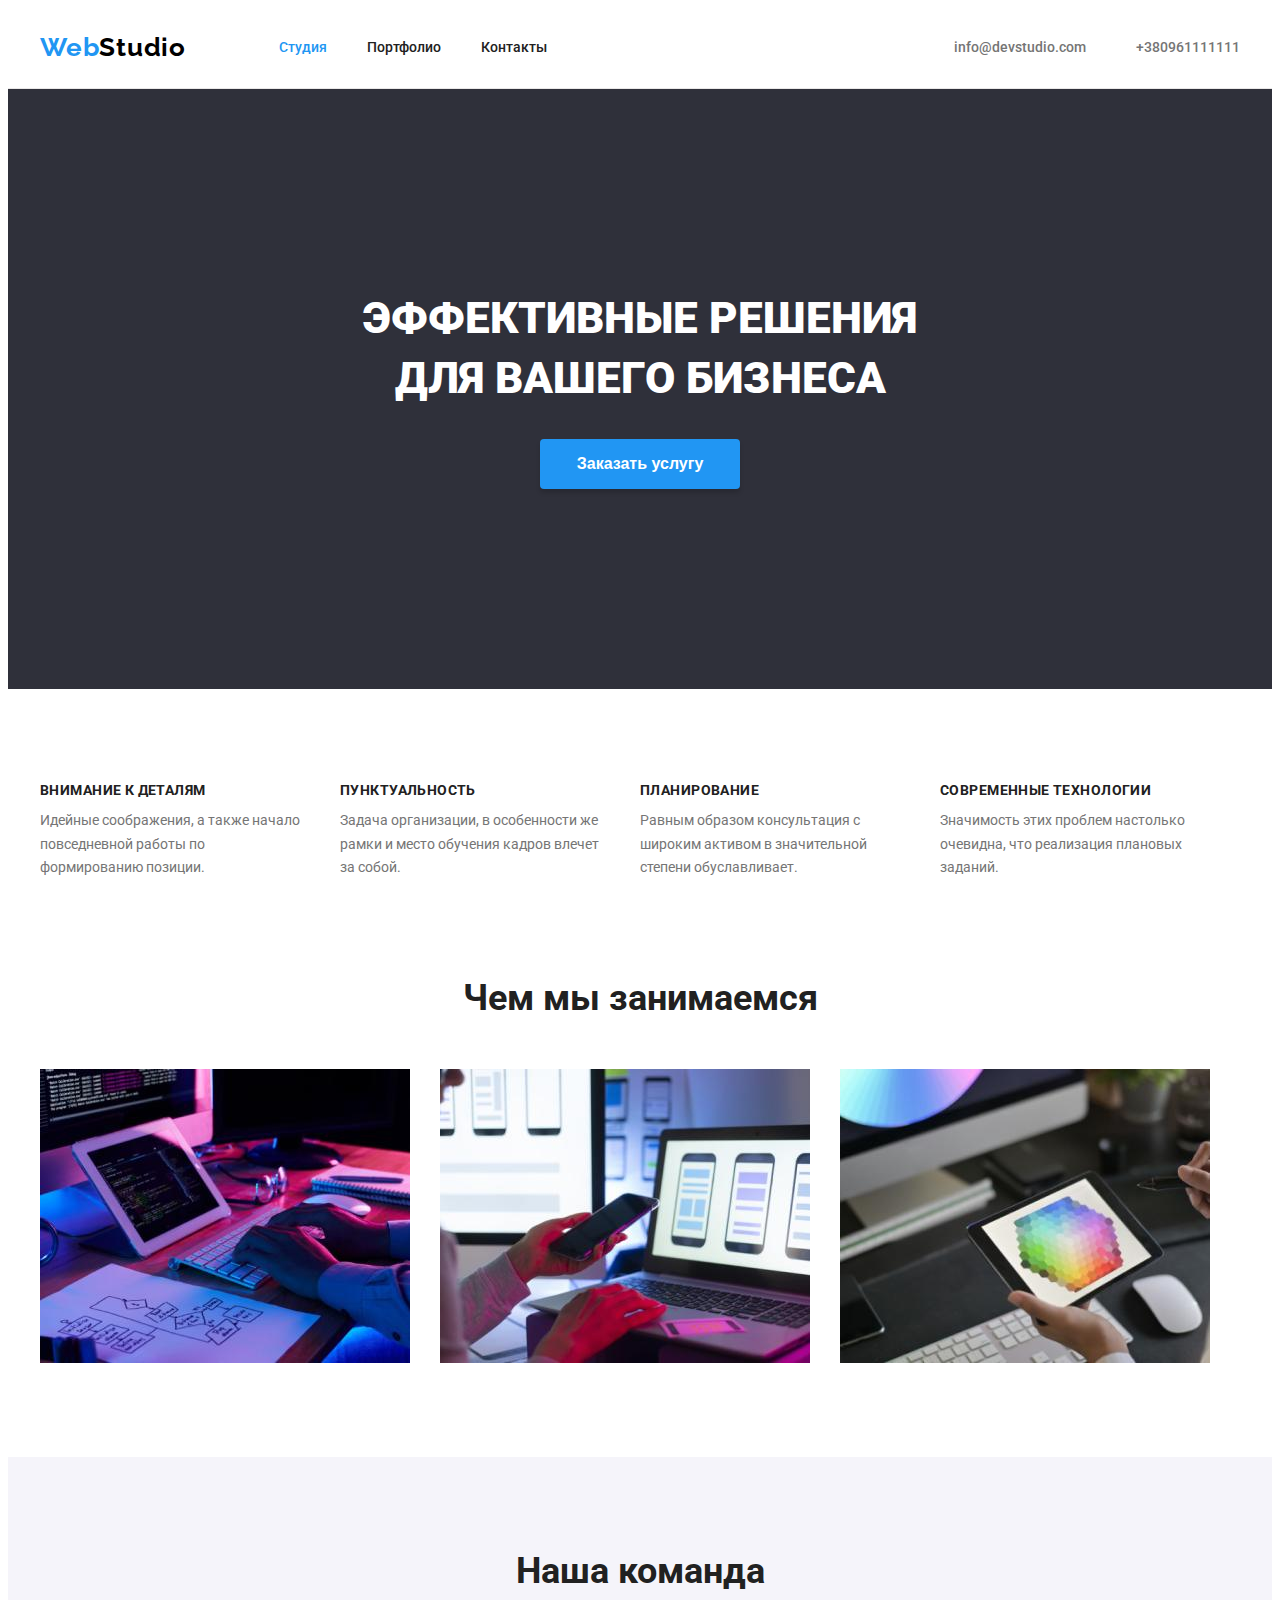
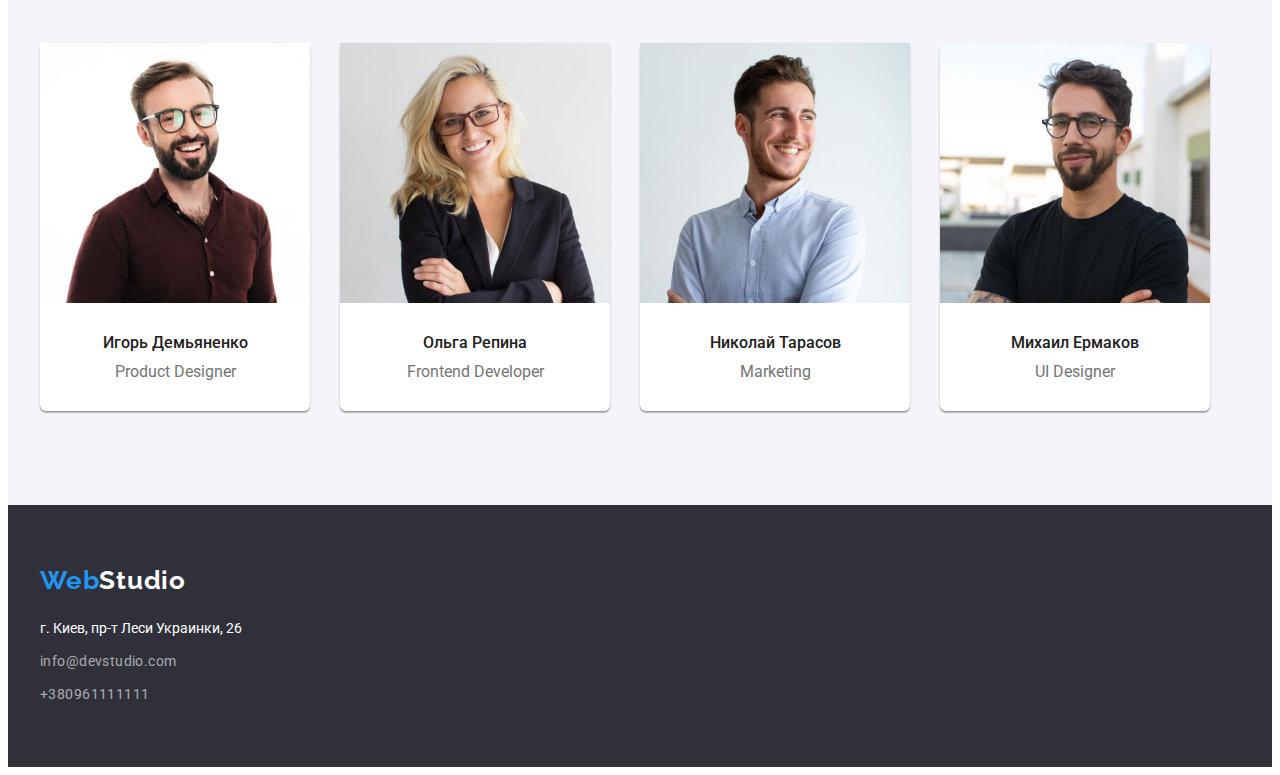
==== commit cf9da7e8: "Исправляет ошибки по советам ментора!" ====
--- a/index.html
+++ b/index.html
@@ -45,7 +45,7 @@
 
         <main>
             <section class="hero">
-                <div class="container hero-box">
+                <div class="container">
                     <h1 class="hero-title">Эффективные решения <br>для вашего бизнеса</h1>
                     <button class="hero-button" type="button">Заказать услугу</button>
                 </div>
@@ -53,10 +53,10 @@
 
         <!-- REASONS SECTION -->   
 
-            <section class="reasons-section">
+            <section class="section">
                 <div class="container">
                     <h2 class="visually-hidden">Наши достоинства</h2>
-                    <ul class="reasons-list list">
+                    <ul class="reasons-list">
                         <li class="reasons-item">
                             <h3 class="reasons-title">Внимание к деталям</h3>
                             <p class="reasons-text">Идейные соображения, а также начало повседневной работы по формированию позиции.</p>
@@ -79,10 +79,10 @@
 
             <!-- SPECIFIC SECTION -->
 
-            <section class="specific-section">
+            <section class="section specific-section">
                 <div class="container">
                     <h2 class="specific-title">Чем мы занимаемся</h2>
-                    <ul class="specific-list list">
+                    <ul class="specific-list">
                         <li class="specific-item"><img src="./images/box1.jpg" width="370" alt="человек печатает на клавиатуре"></li>
                         <li class="specific-item"><img src="./images/box2.jpg" width="370" alt="смартфон в руках"></li>
                         <li class="specific-item"><img src="./images/box3.jpg" width="370" alt="на планшете палитра"></li>
@@ -92,10 +92,10 @@
             
             <!-- COMAND SECTION -->
 
-            <section class="command-section">
+            <section class="section command-section">
                 <div class="container">
                     <h2 class="command-title">Наша команда</h2>
-                    <ul class="command-list list">
+                    <ul class="command-list">
                         <li class="command-item"><img src="./images/img.jpg" width="270" alt="Молодой человек">
                             <div class="command-box">
                                 <h3 class="command-title-name">Игорь Демьяненко</h3>
@@ -128,13 +128,13 @@
         <!-- CONTACTS SECTION -->
         
         <footer id="contacts" class="footer-section">
-            <div class="container">
+            <div class="container contacts-box">
                     <a href="/" class="logo link">Web<span class="logo-tittle-next">Studio</span></a>
-                <address>
-                    <ul class="contacts-list list">
-                        <li><a class="link footer-link" href="https://goo.gl/maps/WA2h3F7Ne5NjgTWU8">г. Киев, пр-т Леси Украинки, 26</a></li>
-                        <li><a class="link footer-contacts" href="mailto:info@devstudio.com">info@devstudio.com</a></li>
-                        <li><a class="link footer-contacts" href="tel:+380961111111">+380961111111</a></li>
+                <address class="contacts-address">
+                    <ul class="contacts-list">
+                        <li class="footer-item"><a class="footer-link" href="https://goo.gl/maps/WA2h3F7Ne5NjgTWU8">г. Киев, пр-т Леси Украинки, 26</a></li>
+                        <li class="footer-item"><a class="footer-contacts" href="mailto:info@devstudio.com">info@devstudio.com</a></li>
+                        <li class="footer-item"><a class="footer-contacts" href="tel:+380961111111">+380961111111</a></li>
                     </ul>
                 </address>
             </div>
--- a/css/styles.css
+++ b/css/styles.css
@@ -11,6 +11,7 @@
   --main-text-color: #757575;
   --accent-color: #2196f3;
   --main-section-color: #f5f4fa;
+  --main-border-color: #eeeeee;
 }
 
 body {
@@ -84,7 +85,18 @@
   padding-right: 15px;
 }
 
+.section {
+  padding-top: 94px;
+  padding-bottom: 94px;
+}
+
 /*-----------HEADER-----------*/
+
+.header {
+  border-bottom-width: 1px;
+  border-bottom-style: solid;
+  color: #e9e7e7;
+}
 
 .header-box {
   display: flex;
@@ -175,9 +187,6 @@
 .hero {
   background-color: var(--main-background-color);
   text-align: center;
-}
-
-.hero-box {
   padding: 200px 0;
   margin-left: auto;
   margin-right: auto;
@@ -234,9 +243,12 @@
 
 .reasons-title {
   color: var(--second-title-color);
+  font-family: Roboto;
   font-weight: 700;
   font-size: 14px;
   line-height: 1.14;
+  letter-spacing: 0.03em;
+  text-transform: uppercase;
   margin-bottom: 10px;
 }
 
@@ -249,7 +261,7 @@
 /*--------------SPECIFIC SECTION------------------*/
 
 .specific-section {
-  padding-bottom: 94px;
+  padding-top: 0;
 }
 
 .specific-list {
@@ -273,11 +285,9 @@
 
 .command-section {
   background-color: var(--main-section-color);
-  padding-bottom: 94px;
 }
 
 .command-title {
-  padding-top: 94px;
   margin-bottom: 50px;
   color: var(--second-title-color);
   font-weight: 700;
@@ -292,7 +302,8 @@
 
 .command-item {
   background-color: #ffffff;
-  filter: drop-shadow(0px 4px 4px rgba(0, 0, 0, 0.25));
+  box-shadow: 0px 1px 3px rgba(0, 0, 0, 0.12), 0px 1px 1px rgba(0, 0, 0, 0.14),
+    0px 2px 1px rgba(0, 0, 0, 0.2);
   border-radius: 6px;
 }
 
@@ -305,6 +316,7 @@
   font-weight: 500;
   font-size: 16px;
   line-height: 1.19;
+  margin-bottom: 10px;
 }
 
 .command-text {
@@ -322,9 +334,13 @@
 
 .footer-section {
   background-color: var(--main-background-color);
+}
+
+.contacts-box {
   padding-top: 60px;
   padding-bottom: 60px;
 }
+
 .footer-link {
   color: var(--main-title-color);
   font-style: normal;
@@ -341,13 +357,19 @@
   letter-spacing: 0.03em;
   color: rgba(255, 255, 255, 0.6);
 }
+
 .logo-tittle-next {
   color: #ffffff;
 }
 
-.contacts-list {
+.contacts-address {
   margin-top: 20px;
 }
+
+.footer-item:not(:last-child) {
+  margin-bottom: 9px;
+}
+
 .footer-link:hover,
 .footer-contacts:hover,
 .footer-link:focus,
@@ -366,25 +388,37 @@
 }
 /*---------------WORKS SECTION PORTFOLIO-----------------*/
 
-.works-section {
-}
-
-.works-container {
-}
-
-.works-container-card {
-  padding-bottom: 94px;
-}
-
 .works-list {
   display: flex;
-  padding-top: 94px;
   margin-bottom: 50px;
   justify-content: center;
 }
 
+.works-card {
+  width: 370px;
+  margin-right: 30px;
+  margin-bottom: 30px;
+}
+
+.works-box {
+  border-style: solid;
+  border-width: 1px;
+  border-top: none;
+  color: var(--main-border-color);
+  padding: 20px 24px;
+}
+
+.works-card:nth-child(3n) {
+  margin-right: 0;
+}
+
+.works-card:nth-last-child(-n + 3) {
+  margin-bottom: 0;
+}
+
 .works-card-list {
   display: flex;
+  flex-wrap: wrap;
 }
 
 .button-page {
@@ -409,15 +443,13 @@
   background-color: var(--accent-color);
 }
 
-.works-card {
-}
-
 .works-title {
   color: var(--second-title-color);
   font-weight: 700;
   font-size: 18px;
   line-height: 2;
   letter-spacing: 0.06em;
+  margin-bottom: 4px;
 }
 
 .works-text {
